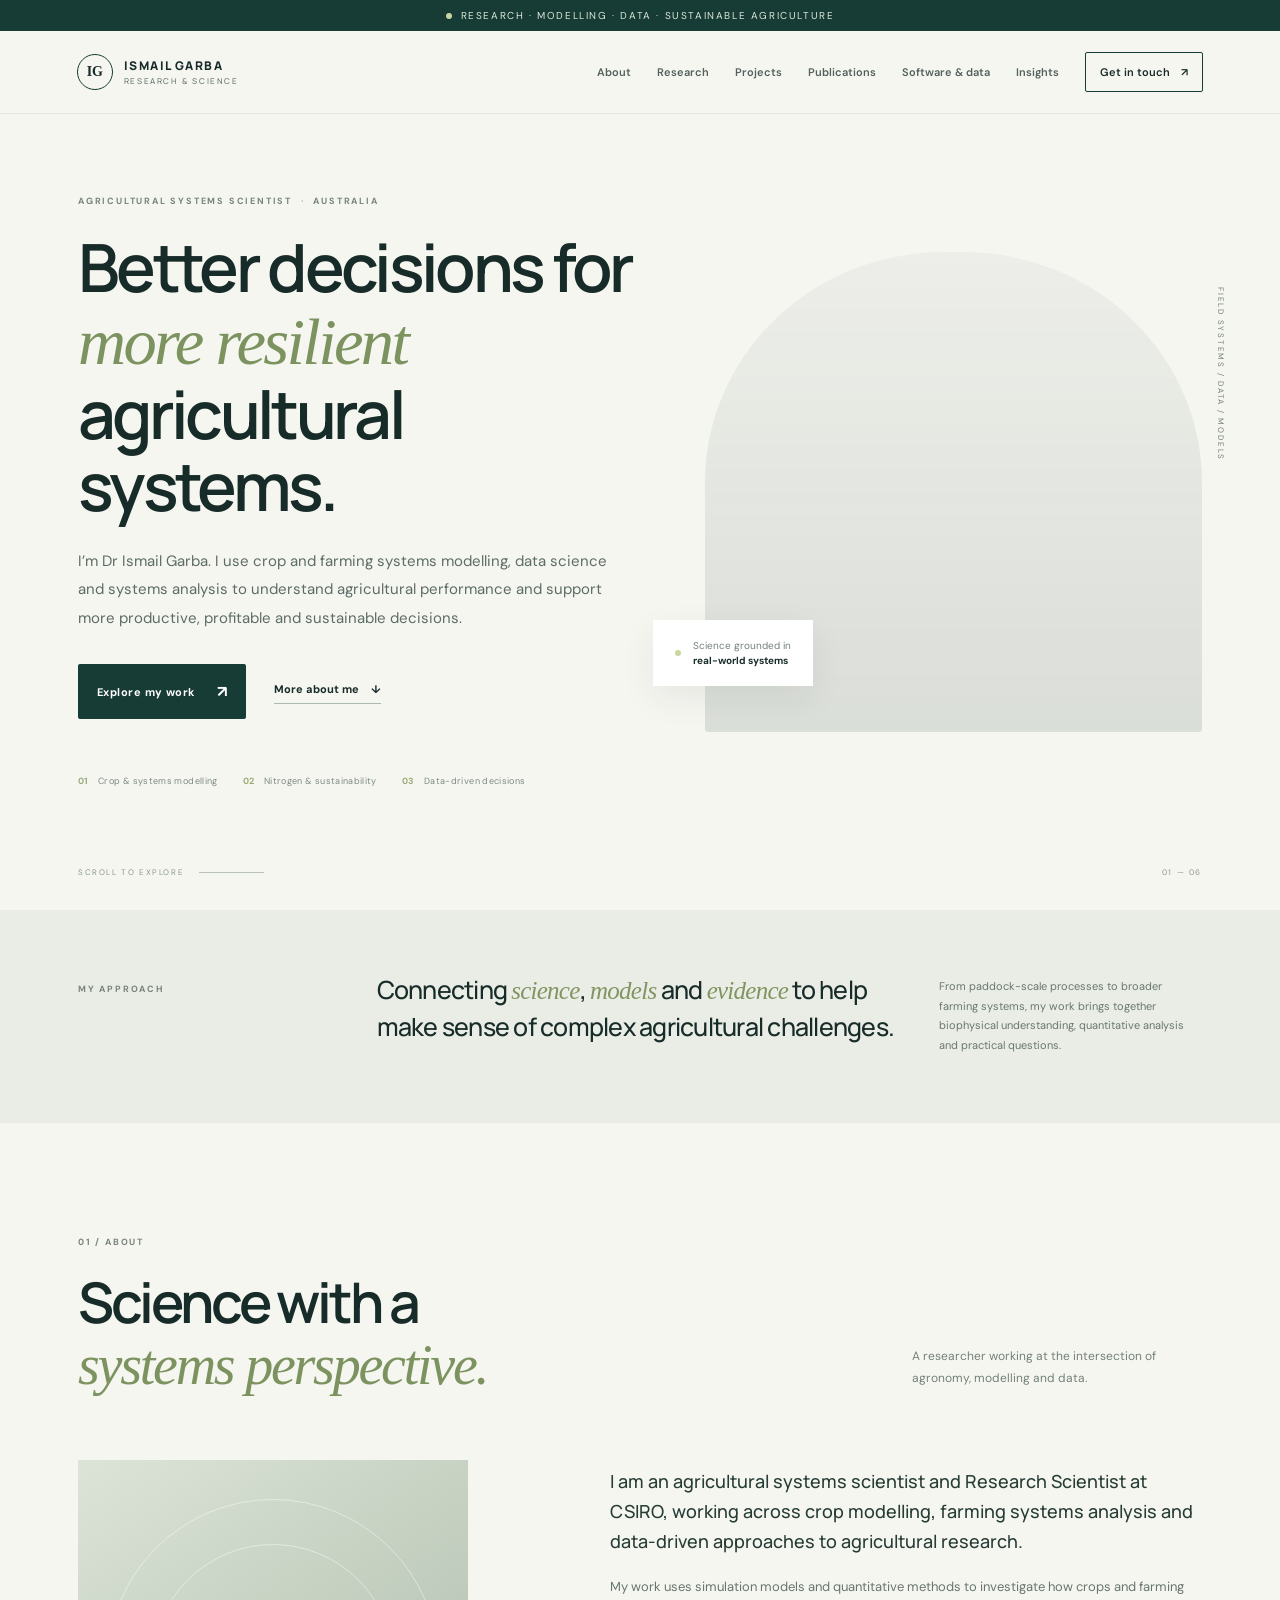
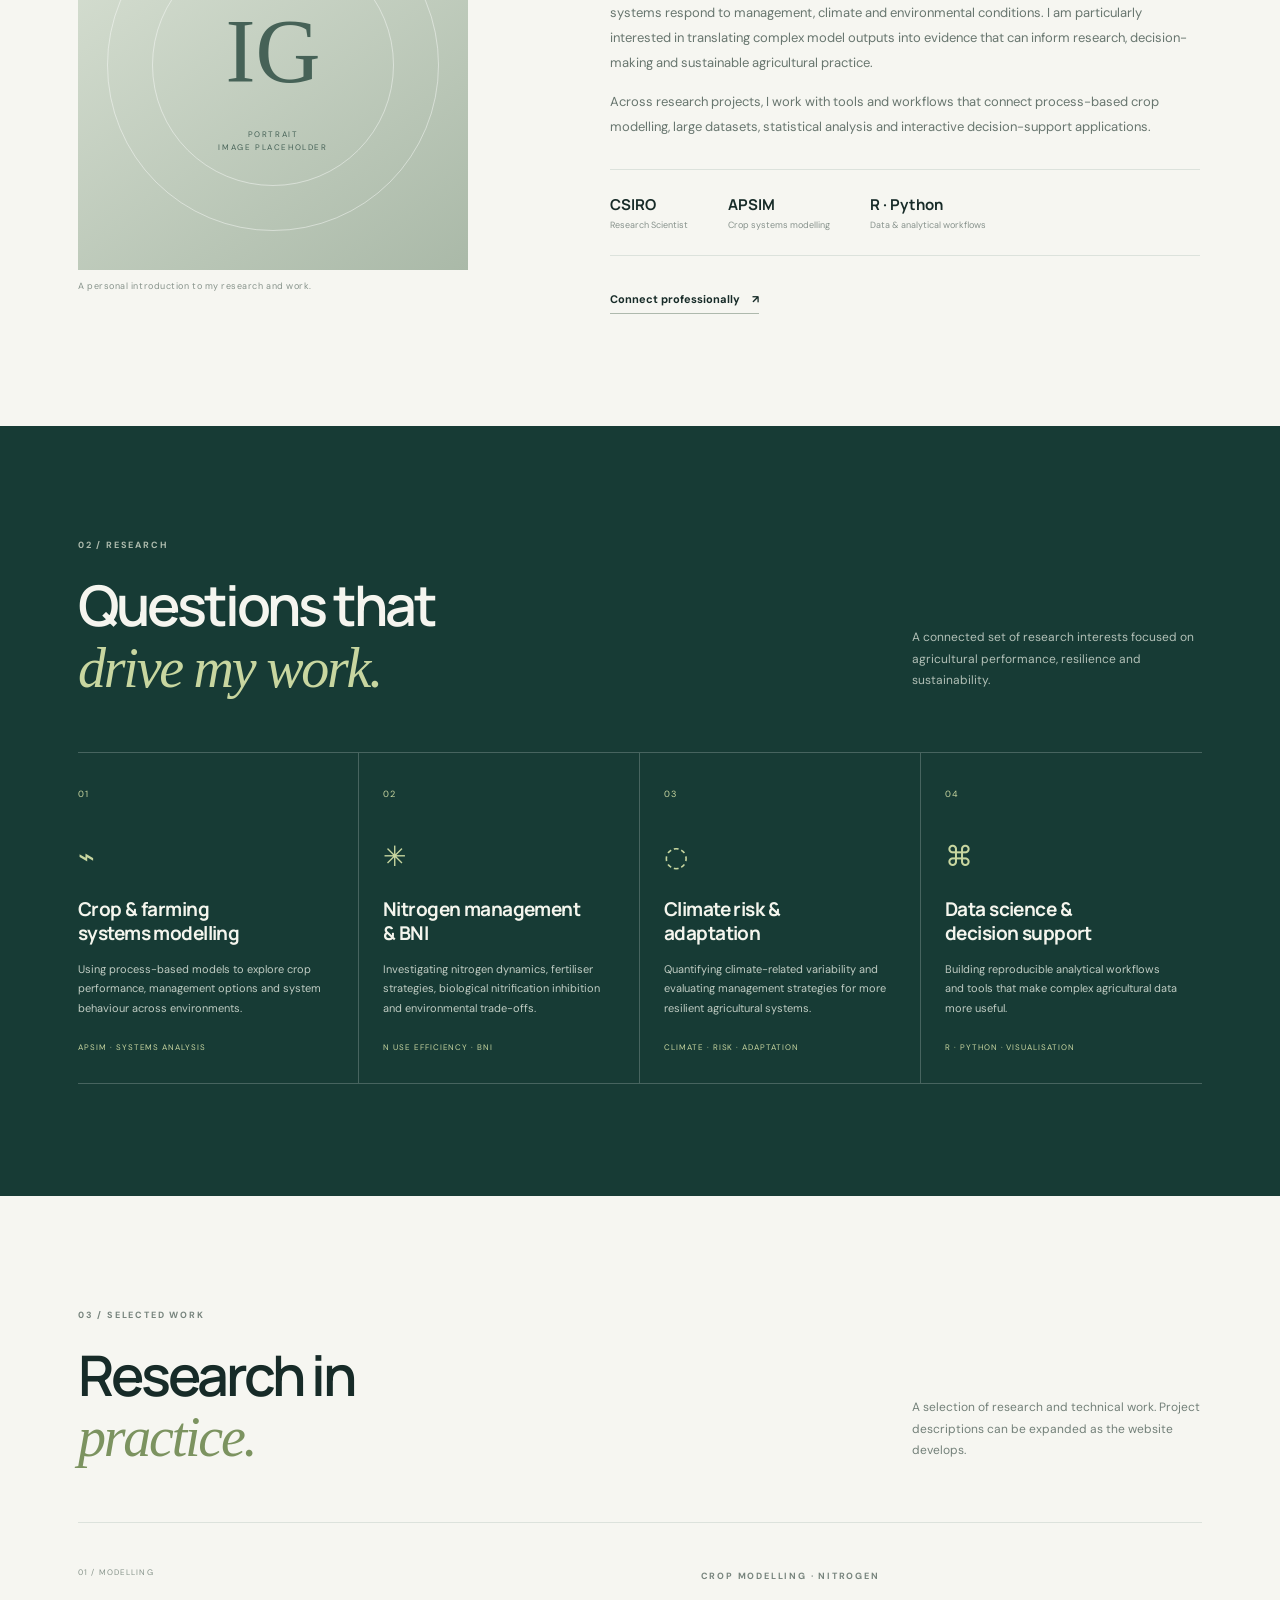
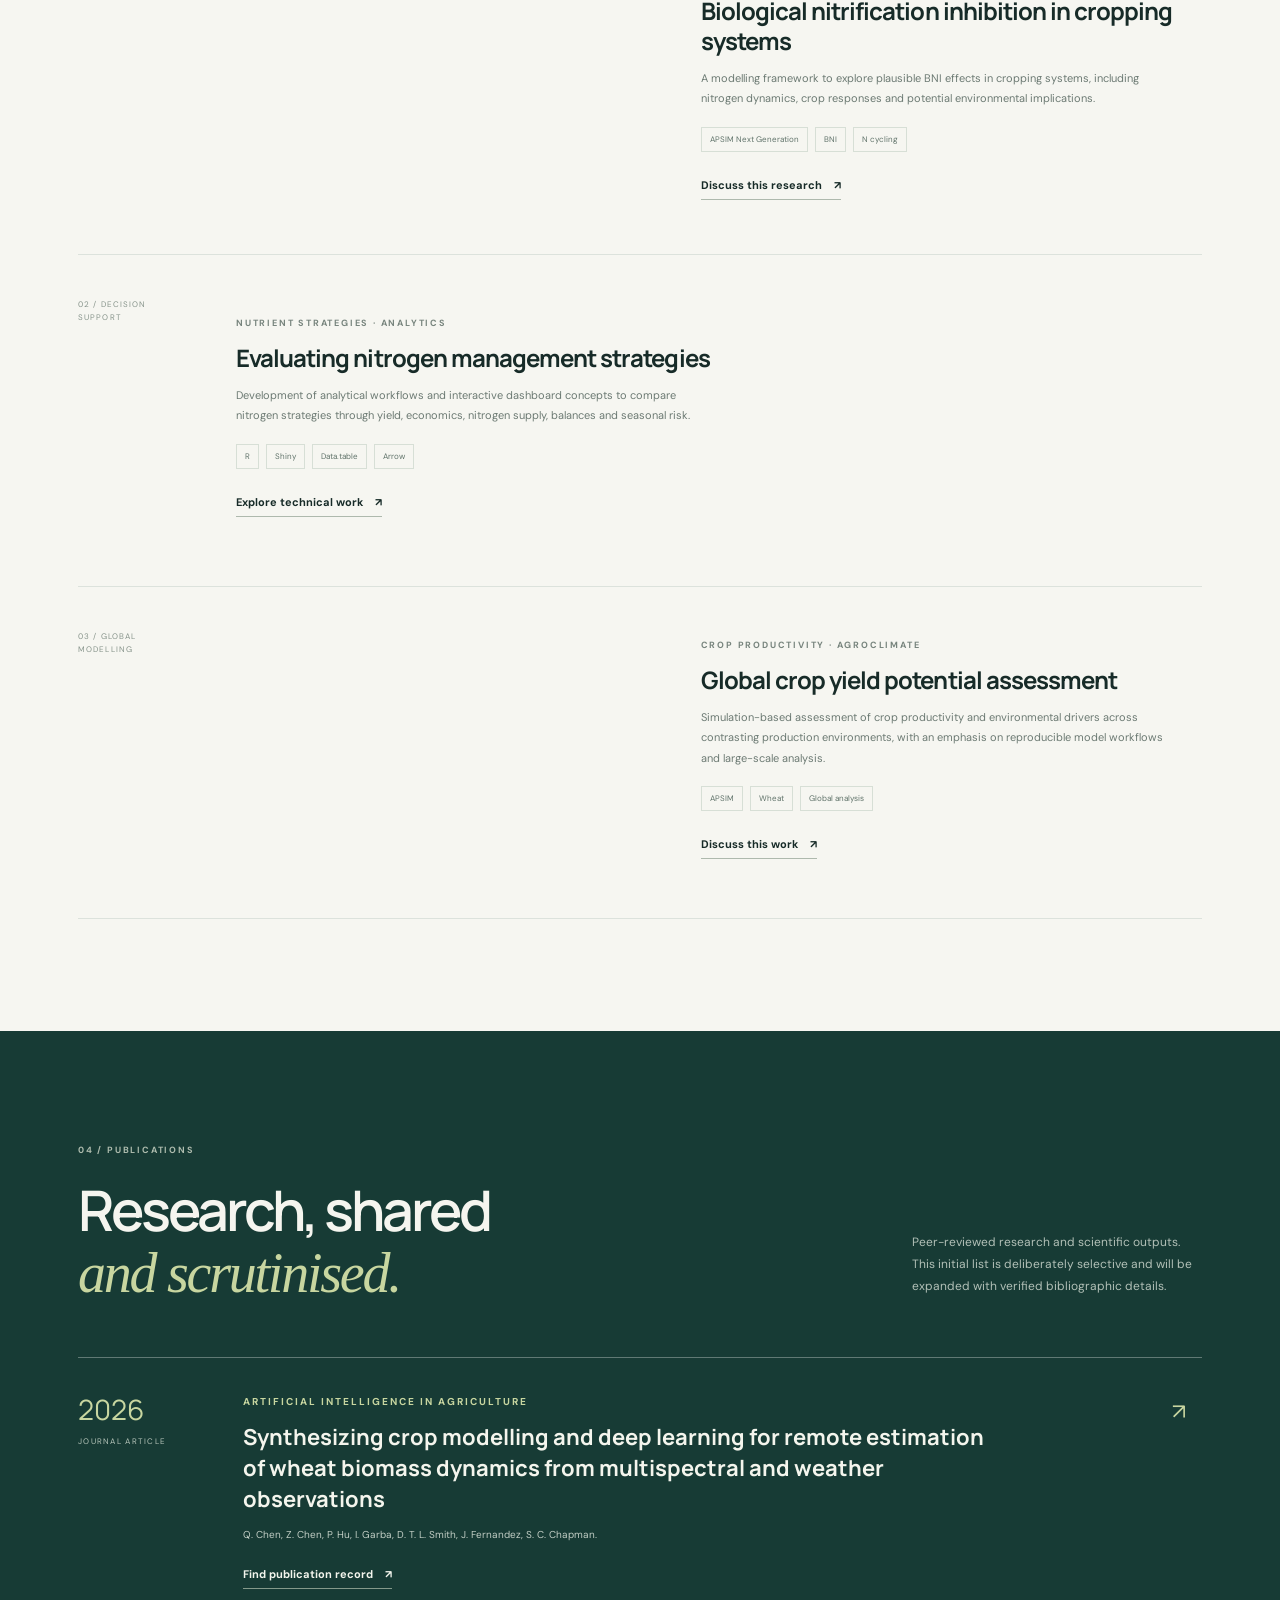
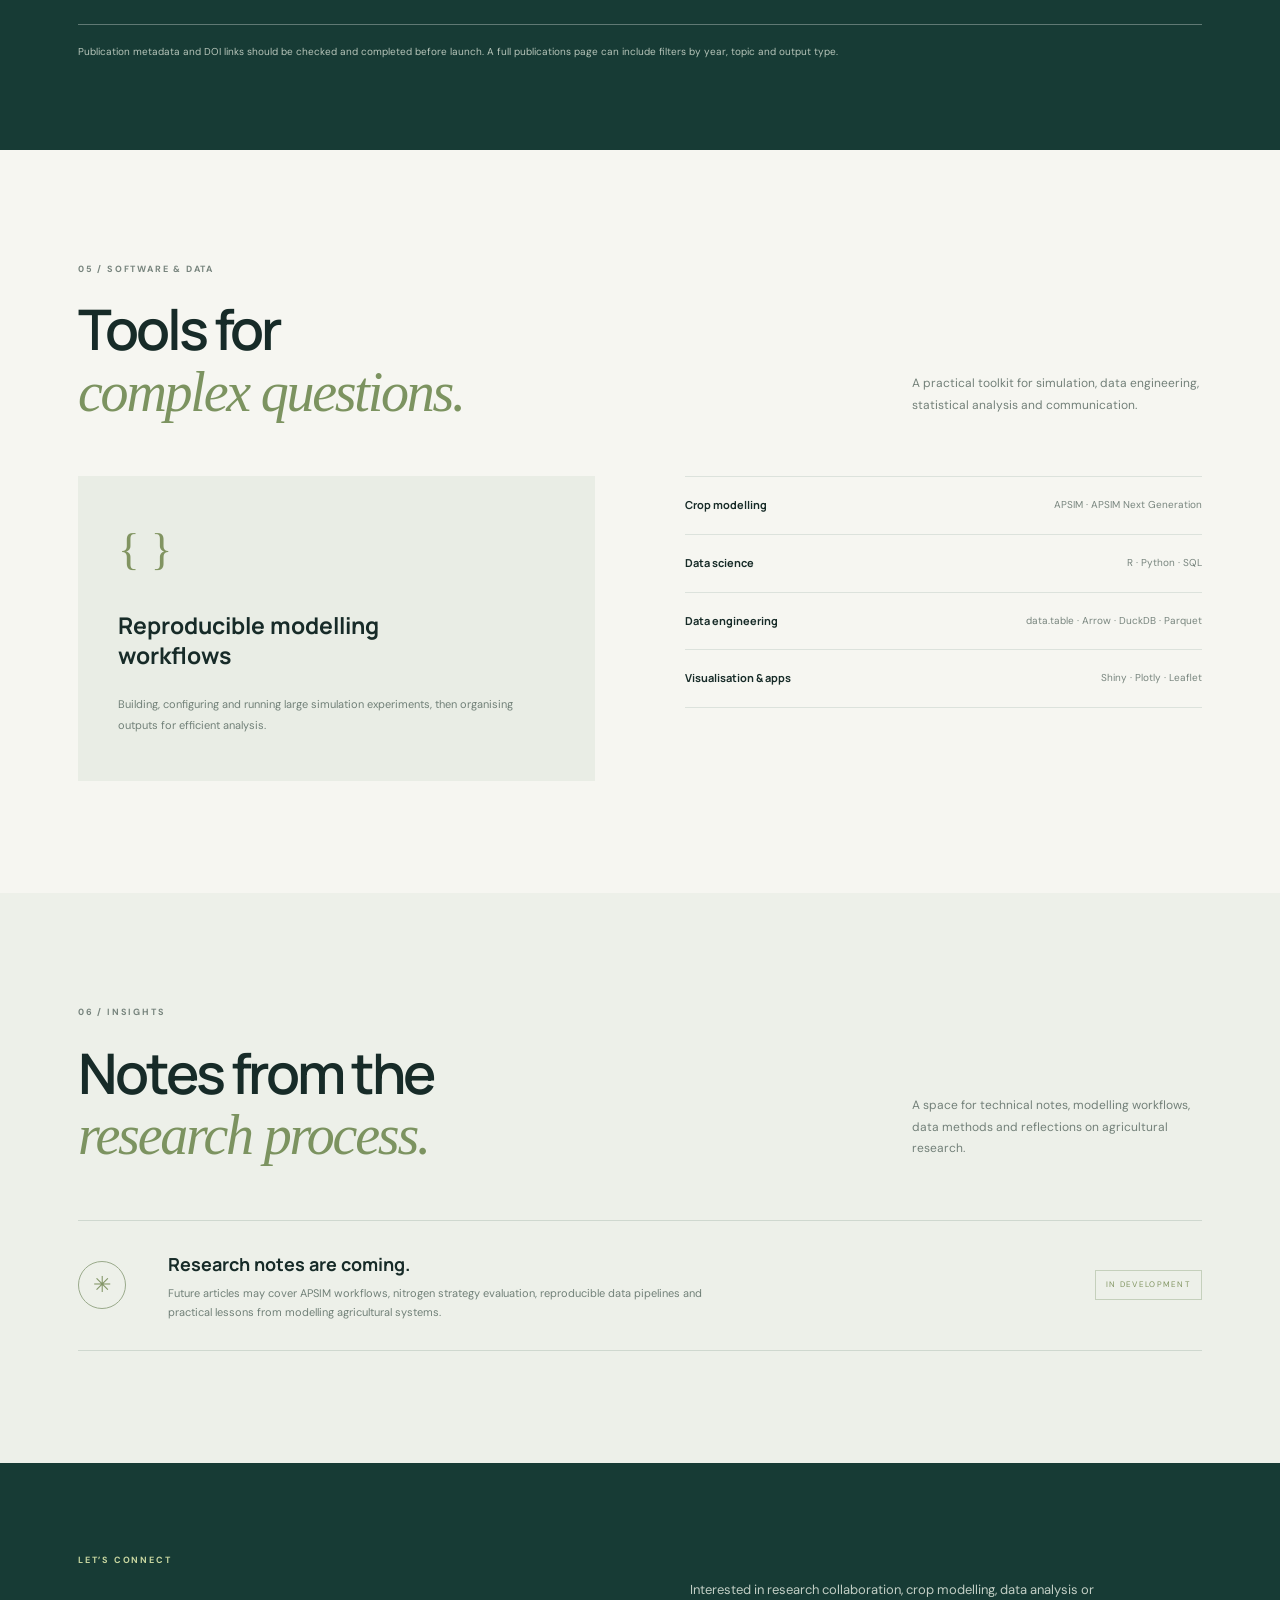
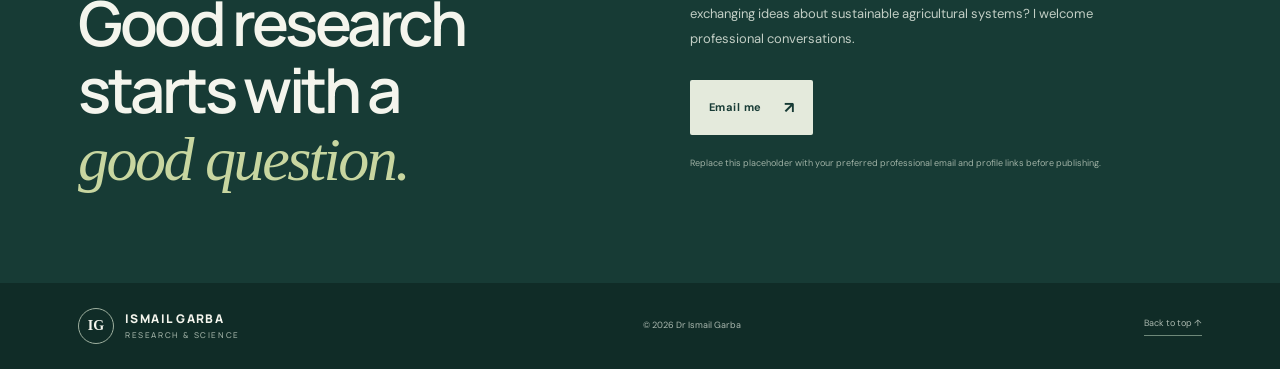
==== index.html @ 32950cb9 "Add files via upload" ====
<!doctype html>
<html lang="en">
<head>
  <meta charset="utf-8" />
  <meta name="viewport" content="width=device-width, initial-scale=1" />
  <meta name="description" content="Dr Ismail Garba — agricultural systems scientist working across crop modelling, nitrogen management, climate risk and data-driven agriculture." />
  <meta name="theme-color" content="#173b35" />
  <title>Dr Ismail Garba | Agricultural Systems Science</title>
  <link rel="preconnect" href="https://fonts.googleapis.com">
  <link rel="preconnect" href="https://fonts.gstatic.com" crossorigin>
  <link href="https://fonts.googleapis.com/css2?family=DM+Sans:wght@400;500;600;700&family=Manrope:wght@400;500;600;700;800&display=swap" rel="stylesheet">
  <link rel="stylesheet" href="styles.css" />
</head>
<body>
  <div class="announcement"><span class="pulse"></span> Research · Modelling · Data · Sustainable agriculture</div>
  <header class="site-header">
    <a class="brand" href="#home" aria-label="Dr Ismail Garba home"><span class="brand-mark">IG</span><span>ISMAIL GARBA<span class="brand-sub">RESEARCH & SCIENCE</span></span></a>
    <button class="menu-toggle" aria-label="Open navigation" aria-expanded="false">☰</button>
    <nav class="nav" aria-label="Main navigation">
      <a href="#about">About</a><a href="#research">Research</a><a href="#projects">Projects</a><a href="#publications">Publications</a><a href="#tools">Software & data</a><a href="#insights">Insights</a>
      <a class="nav-contact" href="#contact">Get in touch <span>↗</span></a>
    </nav>
  </header>

  <main>
    <section class="hero section-wrap" id="home">
      <div class="hero-copy">
        <p class="eyebrow">AGRICULTURAL SYSTEMS SCIENTIST <span>·</span> AUSTRALIA</p>
        <h1>Better decisions for <em>more resilient</em> agricultural systems.</h1>
        <p class="hero-lede">I’m Dr Ismail Garba. I use crop and farming systems modelling, data science and systems analysis to understand agricultural performance and support more productive, profitable and sustainable decisions.</p>
        <div class="hero-actions"><a class="button button-dark" href="#projects">Explore my work <span>↗</span></a><a class="text-link" href="#about">More about me <span>↓</span></a></div>
        <div class="hero-meta"><span><b>01</b> Crop & systems modelling</span><span><b>02</b> Nitrogen & sustainability</span><span><b>03</b> Data-driven decisions</span></div>
      </div>
      <div class="hero-visual">
        <div class="hero-image" role="img" aria-label="Aerial view of agricultural fields"></div>
        <div class="image-note"><span class="note-dot"></span><span>Science grounded in<br><b>real-world systems</b></span></div>
        <div class="vertical-label">FIELD SYSTEMS / DATA / MODELS</div>
      </div>
      <div class="hero-bottom"><span>SCROLL TO EXPLORE</span><span class="scroll-line"></span><span>01 — 06</span></div>
    </section>

    <section class="intro-band"><div class="section-wrap intro-grid"><p class="eyebrow">MY APPROACH</p><p class="intro-statement">Connecting <span>science</span>, <span>models</span> and <span>evidence</span> to help make sense of complex agricultural challenges.</p><p class="intro-small">From paddock-scale processes to broader farming systems, my work brings together biophysical understanding, quantitative analysis and practical questions.</p></div></section>

    <section class="section-wrap section" id="about">
      <div class="section-heading"><div><p class="eyebrow">01 / ABOUT</p><h2>Science with a<br><em>systems perspective.</em></h2></div><p class="heading-aside">A researcher working at the intersection of agronomy, modelling and data.</p></div>
      <div class="about-grid"><div class="about-photo"><div class="portrait-placeholder"><span>IG</span><small>PORTRAIT<br>IMAGE PLACEHOLDER</small></div><p class="photo-caption">A personal introduction to my research and work.</p></div><div class="about-copy"><p class="lead">I am an agricultural systems scientist and Research Scientist at CSIRO, working across crop modelling, farming systems analysis and data-driven approaches to agricultural research.</p><p>My work uses simulation models and quantitative methods to investigate how crops and farming systems respond to management, climate and environmental conditions. I am particularly interested in translating complex model outputs into evidence that can inform research, decision-making and sustainable agricultural practice.</p><p>Across research projects, I work with tools and workflows that connect process-based crop modelling, large datasets, statistical analysis and interactive decision-support applications.</p><div class="fact-row"><div><strong>CSIRO</strong><span>Research Scientist</span></div><div><strong>APSIM</strong><span>Crop systems modelling</span></div><div><strong>R · Python</strong><span>Data & analytical workflows</span></div></div><a class="text-link" href="#contact">Connect professionally <span>↗</span></a></div></div>
    </section>

    <section class="research-section" id="research"><div class="section-wrap section"><div class="section-heading light"><div><p class="eyebrow">02 / RESEARCH</p><h2>Questions that<br><em>drive my work.</em></h2></div><p class="heading-aside">A connected set of research interests focused on agricultural performance, resilience and sustainability.</p></div>
      <div class="research-grid">
        <article class="research-card"><span class="card-number">01</span><div class="line-icon">⌁</div><h3>Crop & farming<br>systems modelling</h3><p>Using process-based models to explore crop performance, management options and system behaviour across environments.</p><span class="card-tag">APSIM · Systems analysis</span></article>
        <article class="research-card"><span class="card-number">02</span><div class="line-icon">✳</div><h3>Nitrogen management<br>& BNI</h3><p>Investigating nitrogen dynamics, fertiliser strategies, biological nitrification inhibition and environmental trade-offs.</p><span class="card-tag">N use efficiency · BNI</span></article>
        <article class="research-card"><span class="card-number">03</span><div class="line-icon">◌</div><h3>Climate risk &<br>adaptation</h3><p>Quantifying climate-related variability and evaluating management strategies for more resilient agricultural systems.</p><span class="card-tag">Climate · Risk · Adaptation</span></article>
        <article class="research-card"><span class="card-number">04</span><div class="line-icon">⌘</div><h3>Data science &<br>decision support</h3><p>Building reproducible analytical workflows and tools that make complex agricultural data more useful.</p><span class="card-tag">R · Python · Visualisation</span></article>
      </div>
    </div></section>

    <section class="section-wrap section" id="projects"><div class="section-heading"><div><p class="eyebrow">03 / SELECTED WORK</p><h2>Research in<br><em>practice.</em></h2></div><p class="heading-aside">A selection of research and technical work. Project descriptions can be expanded as the website develops.</p></div>
      <div class="project-list">
        <article class="project-item"><div class="project-index">01 / MODELLING</div><div class="project-image project-bni" role="img" aria-label="Crop rows in a field"></div><div class="project-content"><p class="eyebrow">CROP MODELLING · NITROGEN</p><h3>Biological nitrification inhibition in cropping systems</h3><p>A modelling framework to explore plausible BNI effects in cropping systems, including nitrogen dynamics, crop responses and potential environmental implications.</p><div class="tag-row"><span>APSIM Next Generation</span><span>BNI</span><span>N cycling</span></div><a href="#contact" class="text-link">Discuss this research <span>↗</span></a></div></article>
        <article class="project-item reverse"><div class="project-index">02 / DECISION SUPPORT</div><div class="project-image project-data" role="img" aria-label="Agricultural data visualisation on a computer"></div><div class="project-content"><p class="eyebrow">NUTRIENT STRATEGIES · ANALYTICS</p><h3>Evaluating nitrogen management strategies</h3><p>Development of analytical workflows and interactive dashboard concepts to compare nitrogen strategies through yield, economics, nitrogen supply, balances and seasonal risk.</p><div class="tag-row"><span>R</span><span>Shiny</span><span>Data.table</span><span>Arrow</span></div><a href="#tools" class="text-link">Explore technical work <span>↗</span></a></div></article>
        <article class="project-item"><div class="project-index">03 / GLOBAL MODELLING</div><div class="project-image project-wheat" role="img" aria-label="Wheat field at golden hour"></div><div class="project-content"><p class="eyebrow">CROP PRODUCTIVITY · AGROCLIMATE</p><h3>Global crop yield potential assessment</h3><p>Simulation-based assessment of crop productivity and environmental drivers across contrasting production environments, with an emphasis on reproducible model workflows and large-scale analysis.</p><div class="tag-row"><span>APSIM</span><span>Wheat</span><span>Global analysis</span></div><a href="#contact" class="text-link">Discuss this work <span>↗</span></a></div></article>
      </div>
    </section>

    <section class="publication-section" id="publications"><div class="section-wrap section"><div class="section-heading light"><div><p class="eyebrow">04 / PUBLICATIONS</p><h2>Research, shared<br><em>and scrutinised.</em></h2></div><p class="heading-aside">Peer-reviewed research and scientific outputs. This initial list is deliberately selective and will be expanded with verified bibliographic details.</p></div>
      <div class="publication-feature"><div class="pub-year">2026<br><span>JOURNAL ARTICLE</span></div><div class="pub-main"><p class="eyebrow">ARTIFICIAL INTELLIGENCE IN AGRICULTURE</p><h3>Synthesizing crop modelling and deep learning for remote estimation of wheat biomass dynamics from multispectral and weather observations</h3><p>Q. Chen, Z. Chen, P. Hu, I. Garba, D. T. L. Smith, J. Fernandez, S. C. Chapman.</p><a href="https://www.sciencedirect.com/" target="_blank" rel="noreferrer" class="text-link">Find publication record <span>↗</span></a></div><div class="pub-arrow">↗</div></div>
      <div class="publication-note">Publication metadata and DOI links should be checked and completed before launch. A full publications page can include filters by year, topic and output type.</div>
    </div></section>

    <section class="section-wrap section" id="tools"><div class="section-heading"><div><p class="eyebrow">05 / SOFTWARE & DATA</p><h2>Tools for<br><em>complex questions.</em></h2></div><p class="heading-aside">A practical toolkit for simulation, data engineering, statistical analysis and communication.</p></div>
      <div class="tool-grid"><div class="tool-feature"><span class="tool-symbol">{ }</span><h3>Reproducible modelling workflows</h3><p>Building, configuring and running large simulation experiments, then organising outputs for efficient analysis.</p></div><div class="tool-stack"><div><b>Crop modelling</b><span>APSIM · APSIM Next Generation</span></div><div><b>Data science</b><span>R · Python · SQL</span></div><div><b>Data engineering</b><span>data.table · Arrow · DuckDB · Parquet</span></div><div><b>Visualisation & apps</b><span>Shiny · Plotly · Leaflet</span></div></div></div>
    </section>

    <section class="insights-section" id="insights"><div class="section-wrap section"><div class="section-heading"><div><p class="eyebrow">06 / INSIGHTS</p><h2>Notes from the<br><em>research process.</em></h2></div><p class="heading-aside">A space for technical notes, modelling workflows, data methods and reflections on agricultural research.</p></div><div class="insight-empty"><div class="insight-mark">✳</div><div><h3>Research notes are coming.</h3><p>Future articles may cover APSIM workflows, nitrogen strategy evaluation, reproducible data pipelines and practical lessons from modelling agricultural systems.</p></div><span class="coming-soon">IN DEVELOPMENT</span></div></div></section>

    <section class="contact-section" id="contact"><div class="section-wrap contact-grid"><div><p class="eyebrow">LET’S CONNECT</p><h2>Good research<br>starts with a<br><em>good question.</em></h2></div><div class="contact-copy"><p>Interested in research collaboration, crop modelling, data analysis or exchanging ideas about sustainable agricultural systems? I welcome professional conversations.</p><a class="button button-light" href="mailto:YOUR_EMAIL@example.com">Email me <span>↗</span></a><p class="contact-placeholder">Replace this placeholder with your preferred professional email and profile links before publishing.</p></div></div></section>
  </main>
  <footer class="footer"><div class="section-wrap footer-inner"><a class="brand footer-brand" href="#home"><span class="brand-mark">IG</span><span>ISMAIL GARBA<span class="brand-sub">RESEARCH & SCIENCE</span></span></a><span>© <span id="year"></span> Dr Ismail Garba</span><a href="#home" class="back-top">Back to top ↑</a></div></footer>
  <script src="script.js"></script>
</body>
</html>
---- styles.css ----
:root{--ink:#172b28;--green:#173b35;--green2:#254f45;--lime:#c8d6a0;--paper:#f6f6f1;--white:#fff;--muted:#697873;--line:#dce2dc;--serif:Georgia,'Times New Roman',serif}*{box-sizing:border-box}html{scroll-behavior:smooth;scroll-padding-top:90px}body{margin:0;background:var(--paper);color:var(--ink);font-family:'DM Sans',sans-serif;font-size:15px;line-height:1.7}a{color:inherit;text-decoration:none}.announcement{height:31px;background:var(--green);color:#dce7dd;text-align:center;font-size:10px;letter-spacing:.16em;text-transform:uppercase;display:flex;align-items:center;justify-content:center;gap:9px}.pulse,.note-dot{width:6px;height:6px;border-radius:50%;background:#c8d6a0;display:inline-block}.site-header{height:83px;display:flex;align-items:center;justify-content:space-between;padding:0 max(calc((100vw - 1180px)/2),6vw);background:rgba(246,246,241,.96);position:sticky;top:0;z-index:10;border-bottom:1px solid rgba(23,43,40,.08);backdrop-filter:blur(12px)}.brand{display:flex;align-items:center;gap:11px;font-family:Manrope,sans-serif;font-weight:800;font-size:12px;letter-spacing:.12em;line-height:1.3}.brand-mark{width:36px;height:36px;border:1px solid var(--green);border-radius:50%;display:grid;place-items:center;font-family:var(--serif);font-size:14px;letter-spacing:0}.brand-sub{display:block;font-size:8px;font-weight:500;letter-spacing:.2em;color:var(--muted);margin-top:3px}.nav{display:flex;align-items:center;gap:26px;font-size:11px;font-weight:600}.nav a:not(.nav-contact){color:#52615c}.nav a:hover,.text-link:hover{color:#78914e}.nav-contact{border:1px solid var(--green);padding:10px 14px;border-radius:2px}.nav-contact span{margin-left:8px}.menu-toggle{display:none;background:none;border:0;font-size:23px;color:var(--green)}.section-wrap{max-width:1180px;margin:0 auto;padding-left:28px;padding-right:28px}.hero{min-height:660px;display:grid;grid-template-columns:1.08fr .92fr;align-items:center;position:relative;padding-top:60px;padding-bottom:100px}.hero-copy{max-width:620px;padding:20px 20px 20px 0}.eyebrow{font-size:9px;letter-spacing:.2em;font-weight:700;color:#77847d;margin:0 0 22px}.eyebrow span{color:#a3b478;padding:0 5px}.hero h1,.section-heading h2,.contact-section h2{font-family:Manrope,sans-serif;font-size:clamp(42px,5.2vw,69px);line-height:1.08;letter-spacing:-.055em;font-weight:600;margin:0 0 25px;max-width:650px}.hero h1 em,.section-heading h2 em,.contact-section h2 em{font-family:var(--serif);font-weight:400;color:#7c9360;letter-spacing:-.04em}.hero-lede{font-size:15px;line-height:1.9;color:#5d6c66;max-width:550px}.hero-actions{display:flex;align-items:center;gap:28px;margin-top:32px}.button{display:inline-flex;align-items:center;gap:22px;padding:14px 19px;font-size:11px;font-weight:700;letter-spacing:.04em;border-radius:2px}.button-dark{background:var(--green);color:white}.button-dark:hover{background:#2b594c}.button span{font-size:16px}.text-link{display:inline-flex;gap:12px;align-items:center;font-size:11px;font-weight:700;border-bottom:1px solid #aeb9ad;padding-bottom:4px}.hero-meta{display:flex;gap:25px;margin-top:55px;color:#7c8983;font-size:9px;letter-spacing:.04em}.hero-meta b{color:#9aab78;margin-right:7px}.hero-visual{height:480px;position:relative;margin-left:20px}.hero-image{height:100%;width:100%;background:linear-gradient(180deg,rgba(18,48,39,.04),rgba(18,48,39,.12)),url('https://images.unsplash.com/photo-1500382017468-9049fed747ef?auto=format&fit=crop&w=1200&q=85') center/cover;border-radius:48% 48% 3px 3px}.image-note{position:absolute;left:-52px;bottom:46px;background:white;padding:18px 22px;display:flex;align-items:center;gap:12px;box-shadow:0 12px 35px #172b2812;font-size:10px;line-height:1.5;color:#738079}.image-note b{color:var(--ink)}.vertical-label{position:absolute;right:-25px;top:35px;writing-mode:vertical-rl;font-size:8px;letter-spacing:.22em;color:#718078}.hero-bottom{position:absolute;bottom:30px;left:28px;right:28px;display:flex;align-items:center;gap:15px;font-size:8px;letter-spacing:.2em;color:#8c9891}.scroll-line{width:65px;height:1px;background:#b8c2b8}.hero-bottom span:last-child{margin-left:auto}.intro-band{background:#e9ede5;padding:62px 0}.intro-grid{display:grid;grid-template-columns:1fr 2fr 1fr;gap:35px;align-items:start}.intro-grid .eyebrow{margin-top:10px}.intro-statement{font-family:Manrope,sans-serif;font-size:25px;line-height:1.45;letter-spacing:-.03em;margin:0;font-weight:500}.intro-statement span{font-family:var(--serif);font-style:italic;color:#819461}.intro-small{font-size:11px;color:#697770;line-height:1.8;margin:5px 0}.section{padding-top:112px;padding-bottom:112px}.section-heading{display:flex;justify-content:space-between;align-items:end;margin-bottom:54px}.section-heading h2{font-size:clamp(38px,4.4vw,56px);margin:0}.heading-aside{max-width:290px;color:#738079;font-size:12px;line-height:1.8;margin:0 0 6px}.about-grid{display:grid;grid-template-columns:.85fr 1.15fr;gap:95px;align-items:center}.about-photo{max-width:390px}.portrait-placeholder{height:410px;background:linear-gradient(145deg,#dce4d7,#aab9a8);display:flex;flex-direction:column;align-items:center;justify-content:center;color:#466257;position:relative;overflow:hidden}.portrait-placeholder:before,.portrait-placeholder:after{content:'';position:absolute;border:1px solid #ffffff70;border-radius:50%;width:330px;height:330px}.portrait-placeholder:after{width:240px;height:240px}.portrait-placeholder span{font-family:var(--serif);font-size:90px;z-index:1}.portrait-placeholder small{font-size:8px;letter-spacing:.2em;text-align:center;z-index:1}.photo-caption{font-size:9px;color:#87938b;letter-spacing:.06em}.about-copy{max-width:590px}.about-copy p{font-size:13px;color:#68766f;line-height:1.95}.about-copy .lead{font-size:18px;line-height:1.65;color:#263c35;font-family:Manrope,sans-serif;font-weight:500}.fact-row{display:flex;gap:40px;border-top:1px solid var(--line);border-bottom:1px solid var(--line);padding:22px 0;margin:30px 0}.fact-row div{display:flex;flex-direction:column}.fact-row strong{font-family:Manrope,sans-serif;font-size:15px}.fact-row span{font-size:9px;color:#87928c}.research-section,.publication-section{background:var(--green);color:#f4f5ed}.light .eyebrow{color:#aebcae}.light h2{color:#f5f5ef}.light h2 em{color:#c8d6a0}.light .heading-aside{color:#b2c0b7}.research-grid{display:grid;grid-template-columns:repeat(4,1fr);border-top:1px solid #ffffff35;border-bottom:1px solid #ffffff35}.research-card{padding:27px 24px 28px 0;min-height:300px;border-right:1px solid #ffffff35;position:relative}.research-card:not(:first-child){padding-left:24px}.research-card:last-child{border-right:0}.card-number{font-size:9px;letter-spacing:.15em;color:#c8d6a0}.line-icon{font-size:28px;color:#c8d6a0;margin:27px 0 18px}.research-card h3{font-family:Manrope,sans-serif;font-size:19px;line-height:1.25;letter-spacing:-.03em;margin:0 0 14px}.research-card p{font-size:11px;color:#c0ccc3;line-height:1.8}.card-tag{font-size:8px;letter-spacing:.12em;text-transform:uppercase;color:#c8d6a0;display:block;margin-top:22px}.project-list{border-top:1px solid var(--line)}.project-item{display:grid;grid-template-columns:100px  .9fr 1.1fr;gap:38px;padding:34px 0 42px;border-bottom:1px solid var(--line);align-items:center}.project-index{font-size:8px;letter-spacing:.14em;color:#87948b;align-self:start;padding-top:9px}.project-image{height:255px;background-size:cover;background-position:center}.project-bni{background-image:url('https://images.unsplash.com/photo-1500382017468-9049fed747ef?auto=format&fit=crop&w=900&q=80')}.project-data{background-image:url('https://images.unsplash.com/photo-1551288049-bebda4e38f71?auto=format&fit=crop&w=900&q=80')}.project-wheat{background-image:url('https://images.unsplash.com/photo-1470252649378-9c29740c9fa8?auto=format&fit=crop&w=900&q=80')}.project-content{padding:5px 20px}.project-content .eyebrow{margin-bottom:12px}.project-content h3{font-family:Manrope,sans-serif;font-size:24px;line-height:1.25;letter-spacing:-.04em;margin:0 0 12px}.project-content>p:not(.eyebrow){font-size:11px;color:#6c7a73;line-height:1.85}.tag-row{display:flex;gap:7px;flex-wrap:wrap;margin:18px 0 20px}.tag-row span{font-size:8px;color:#60736a;border:1px solid #d7dfd6;padding:5px 8px}.project-item.reverse{grid-template-columns:100px 1.1fr .9fr}.project-item.reverse .project-image{order:3}.project-item.reverse .project-content{order:2}.project-item.reverse .project-index{order:1}.publication-section .section{padding-bottom:90px}.publication-feature{display:grid;grid-template-columns:130px 1fr 30px;gap:35px;padding:35px 0;border-top:1px solid #ffffff50;border-bottom:1px solid #ffffff50;align-items:start}.pub-year{font-family:Manrope,sans-serif;font-size:28px;color:#c8d6a0;line-height:1.2}.pub-year span{display:block;font-family:'DM Sans',sans-serif;font-size:8px;letter-spacing:.16em;color:#b5c4b9;margin-top:10px}.pub-main .eyebrow{color:#c8d6a0;margin-bottom:12px}.pub-main h3{font-family:Manrope,sans-serif;font-size:22px;line-height:1.4;max-width:760px;margin:0 0 12px}.pub-main p{font-size:10px;color:#c2cec5}.pub-main .text-link{color:#f3f5ed;border-color:#84998a;margin-top:12px}.pub-arrow{font-size:22px;color:#c8d6a0}.publication-note{font-size:10px;color:#b7c5ba;margin-top:18px}.tool-grid{display:grid;grid-template-columns:1fr 1fr;gap:90px}.tool-feature{background:#e9ede5;padding:35px 40px;min-height:260px}.tool-symbol{font-family:var(--serif);font-size:45px;color:#819461}.tool-feature h3{font-family:Manrope,sans-serif;font-size:23px;line-height:1.3;max-width:330px}.tool-feature p{font-size:11px;color:#718078;line-height:1.9}.tool-stack{border-top:1px solid var(--line)}.tool-stack div{display:flex;justify-content:space-between;gap:15px;padding:19px 0;border-bottom:1px solid var(--line);font-size:11px}.tool-stack b{font-family:Manrope,sans-serif}.tool-stack span{color:#78857e;text-align:right;font-size:10px}.insights-section{background:#edf0e9}.insight-empty{border-top:1px solid #cfd8cf;border-bottom:1px solid #cfd8cf;padding:28px 0;display:grid;grid-template-columns:70px 1fr auto;align-items:center;gap:20px}.insight-mark{width:48px;height:48px;border:1px solid #9aaa8b;border-radius:50%;display:grid;place-items:center;font-size:22px;color:#839567}.insight-empty h3{font-family:Manrope,sans-serif;font-size:18px;margin:0 0 5px}.insight-empty p{font-size:11px;color:#718078;max-width:580px;margin:0}.coming-soon{font-size:8px;letter-spacing:.16em;color:#819461;border:1px solid #c5d0bc;padding:7px 10px}.contact-section{background:#173b35;color:#f4f5ed;padding:90px 0}.contact-grid{display:grid;grid-template-columns:1fr 1fr;gap:100px;align-items:center}.contact-section .eyebrow{color:#c8d6a0}.contact-section h2{font-size:clamp(42px,5vw,62px);margin:0}.contact-section h2 em{color:#c8d6a0}.contact-copy p{color:#c2cec5;font-size:13px;line-height:1.9;max-width:430px}.button-light{background:#e4eadc;color:#173b35;margin-top:15px}.contact-placeholder{font-size:9px!important;color:#9fb1a5!important;margin-top:20px}.footer{background:#102c27;color:#c5d0c8;padding:25px 0}.footer-inner{display:flex;align-items:center;justify-content:space-between;font-size:9px;color:#aab8af}.footer-brand{color:#f4f5ed}.footer-brand .brand-mark{border-color:#9eb09f}.footer-brand .brand-sub{color:#9eafa4}.back-top{border-bottom:1px solid #6e8879;padding-bottom:4px}
@media(max-width:900px){.nav{gap:14px;font-size:10px}.site-header{padding:0 24px}.hero{min-height:600px}.hero-meta{gap:12px;flex-wrap:wrap}.about-grid{gap:45px}.research-grid{grid-template-columns:repeat(2,1fr)}.research-card:nth-child(2){border-right:0}.research-card:nth-child(-n+2){border-bottom:1px solid #ffffff35}.research-card:nth-child(3){padding-left:0}.project-item,.project-item.reverse{grid-template-columns:70px  .9fr 1.1fr;gap:20px}.tool-grid{gap:35px}.contact-grid{gap:45px}}
@media(max-width:680px){.announcement{font-size:8px;letter-spacing:.1em}.site-header{height:70px}.menu-toggle{display:block}.nav{display:none;position:absolute;top:70px;left:0;right:0;background:var(--paper);padding:20px 26px 25px;flex-direction:column;align-items:stretch;border-bottom:1px solid var(--line);box-shadow:0 12px 20px #172b2810}.nav.open{display:flex}.nav-contact{text-align:center}.hero{display:flex;flex-direction:column;align-items:stretch;padding-top:55px;padding-bottom:85px}.hero-copy{padding:0}.hero h1{font-size:47px}.hero-visual{height:340px;margin:45px 10px 0 35px}.image-note{left:-35px;bottom:25px}.hero-meta{margin-top:35px}.hero-bottom{bottom:25px}.intro-grid{grid-template-columns:1fr;gap:12px}.intro-statement{font-size:23px}.intro-small{max-width:400px}.section{padding-top:75px;padding-bottom:75px}.section-heading{display:block;margin-bottom:35px}.heading-aside{margin-top:20px}.about-grid{grid-template-columns:1fr;gap:30px}.about-photo{max-width:none}.portrait-placeholder{height:300px}.about-copy .lead{font-size:16px}.fact-row{gap:20px;flex-wrap:wrap}.research-grid{grid-template-columns:1fr}.research-card,.research-card:not(:first-child){padding:25px 5px;border-right:0;border-bottom:1px solid #ffffff35;min-height:0}.research-card:last-child{border-bottom:0}.line-icon{margin:15px 0 10px}.project-item,.project-item.reverse{display:grid;grid-template-columns:1fr;gap:14px;padding:25px 0}.project-index,.project-item.reverse .project-index{order:0;padding:0}.project-image,.project-item.reverse .project-image{order:1;height:210px}.project-content,.project-item.reverse .project-content{order:2;padding:0}.project-content h3{font-size:22px}.publication-feature{grid-template-columns:75px 1fr 18px;gap:15px}.pub-year{font-size:22px}.pub-main h3{font-size:18px}.tool-grid{grid-template-columns:1fr;gap:35px}.tool-feature{padding:28px}.tool-stack div{display:block}.tool-stack span{display:block;text-align:left;margin-top:4px}.insight-empty{grid-template-columns:50px 1fr}.coming-soon{grid-column:2;justify-self:start}.contact-grid{grid-template-columns:1fr;gap:25px}.contact-section{padding:70px 0}.footer-inner{gap:18px;flex-wrap:wrap}.footer-inner>span{order:3;width:100%}}
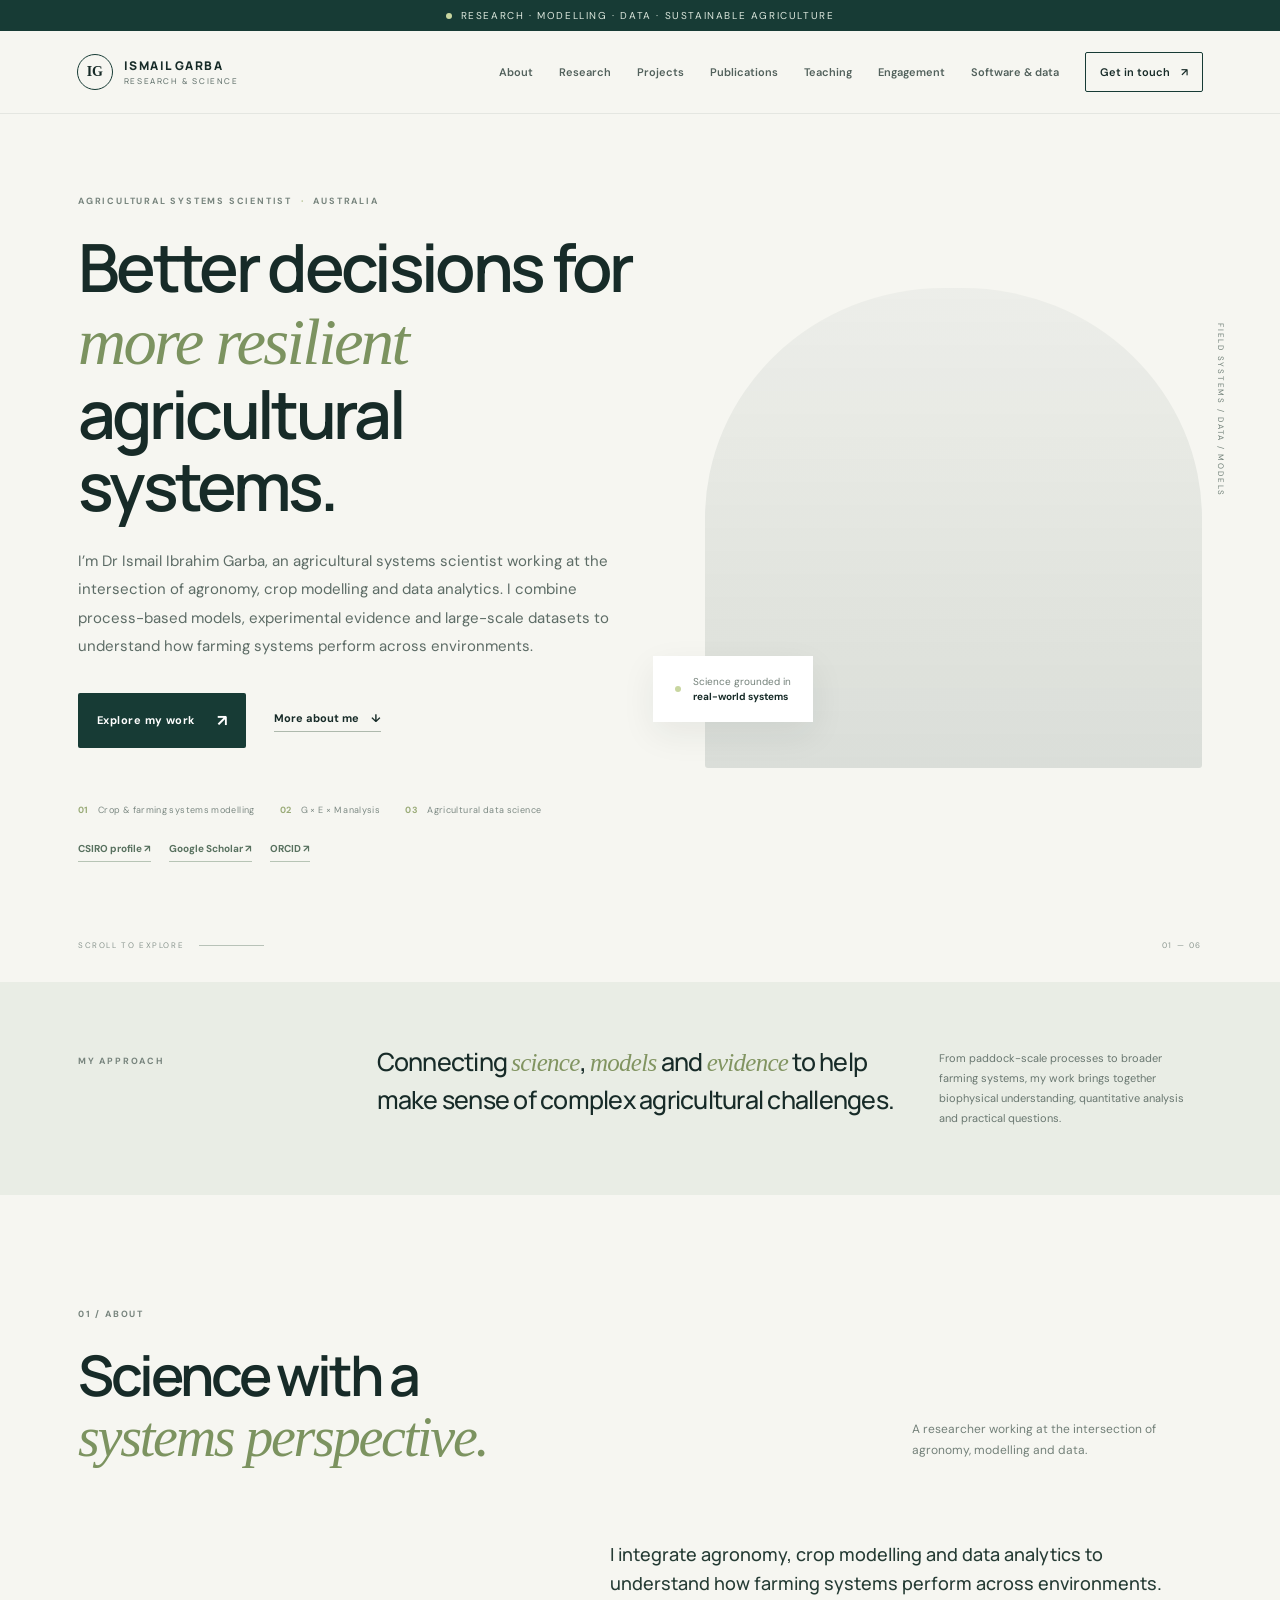
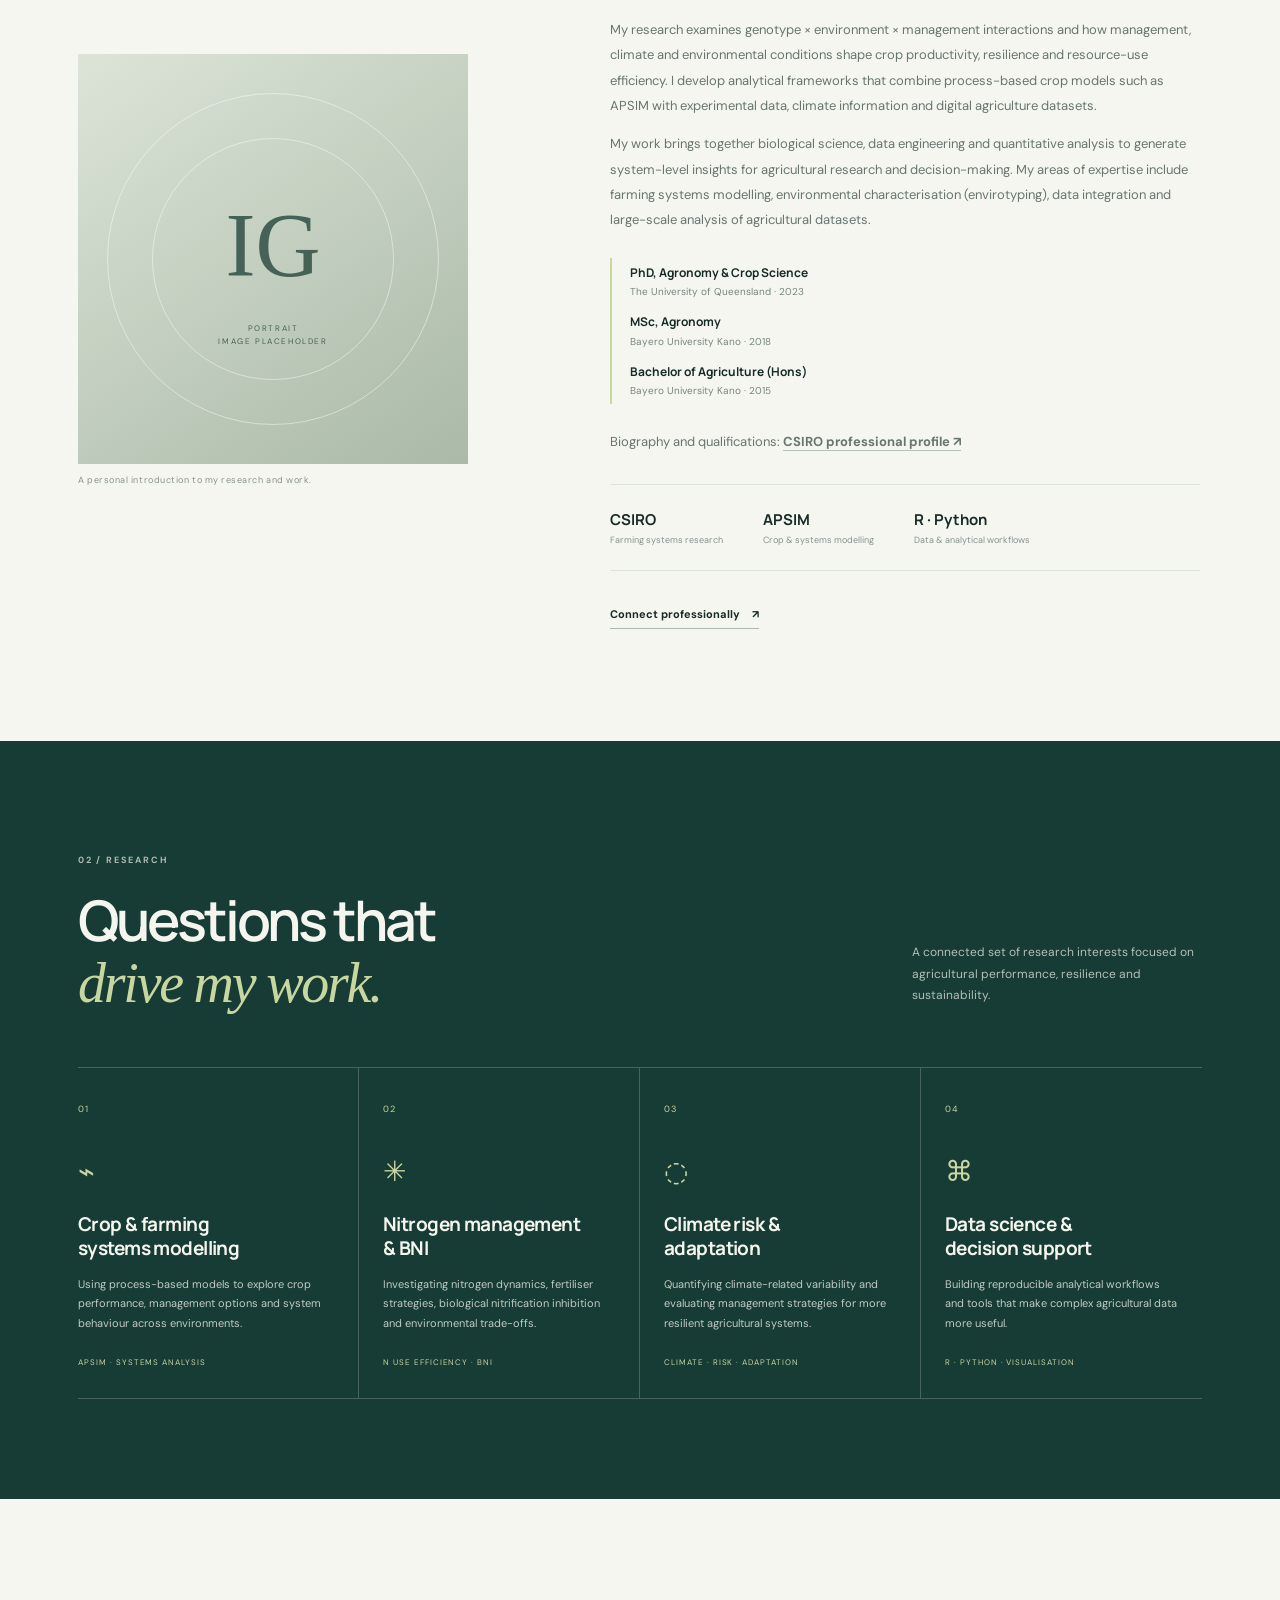
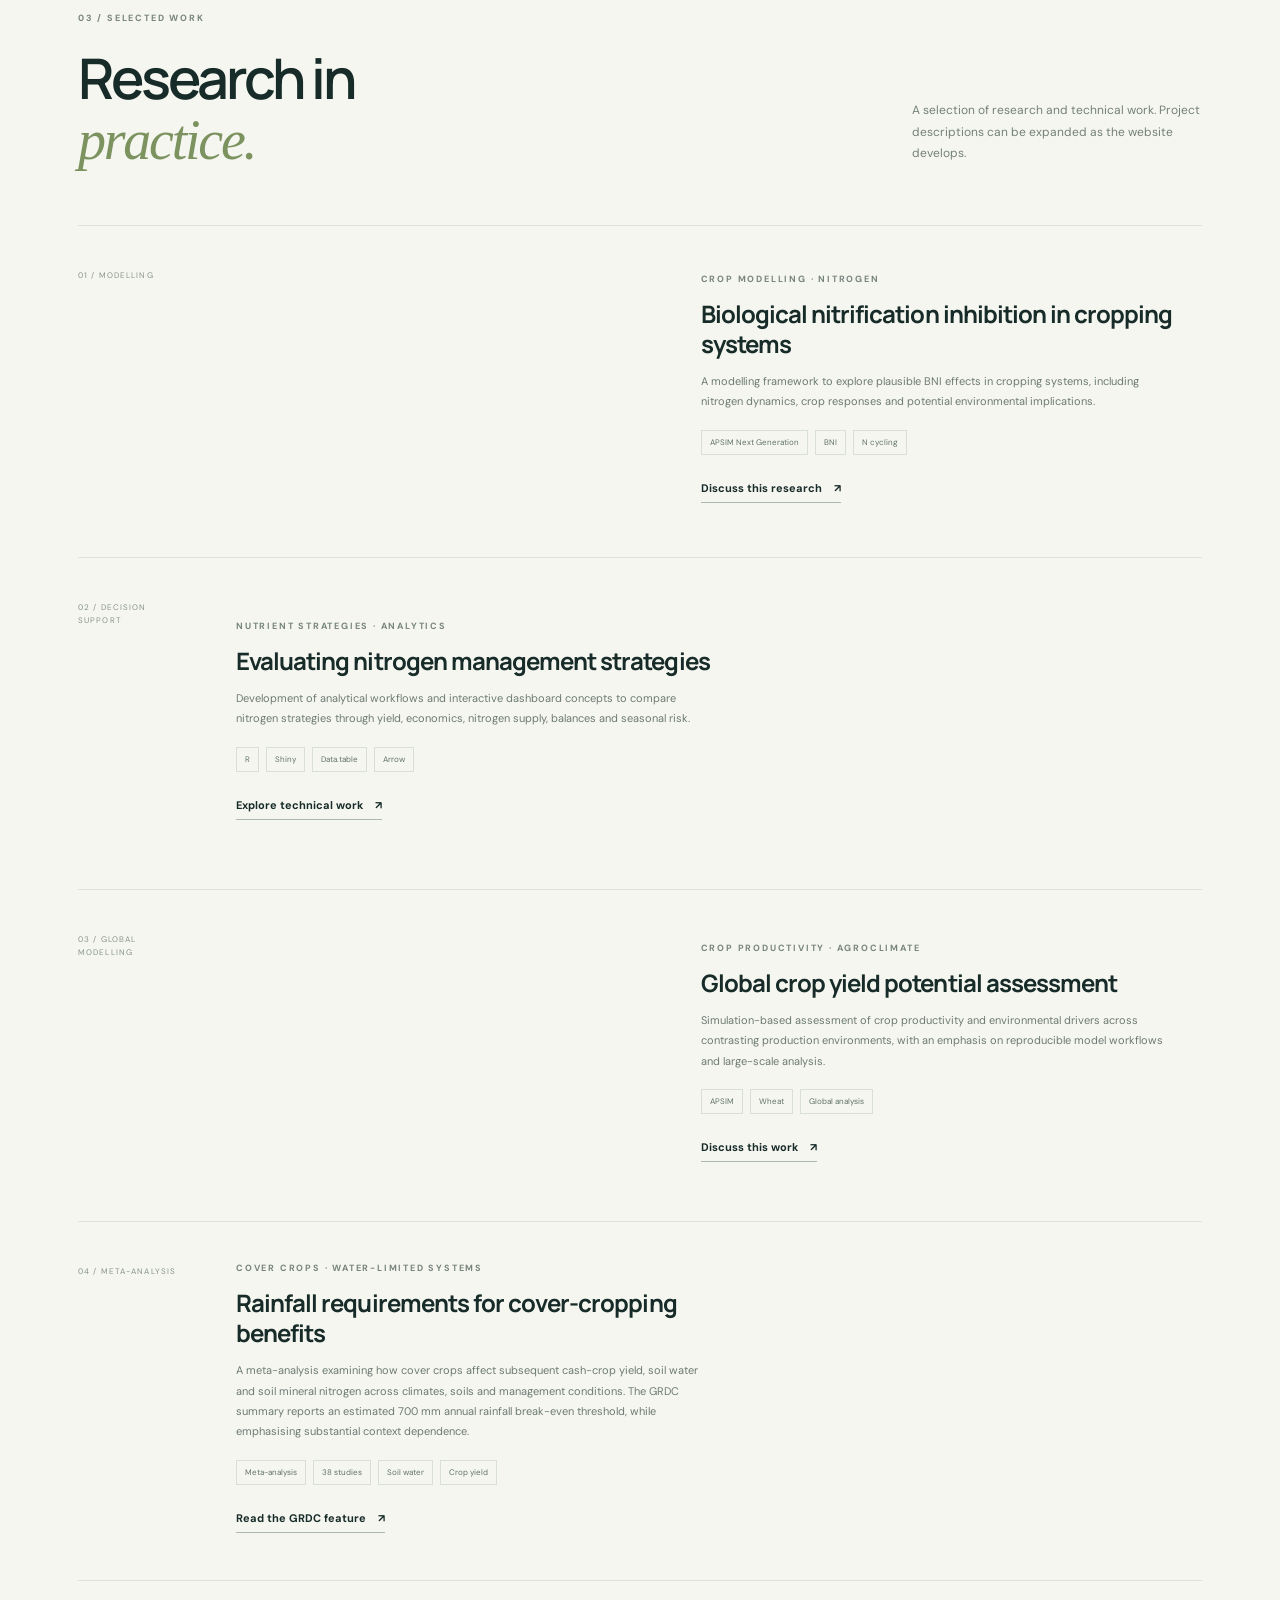
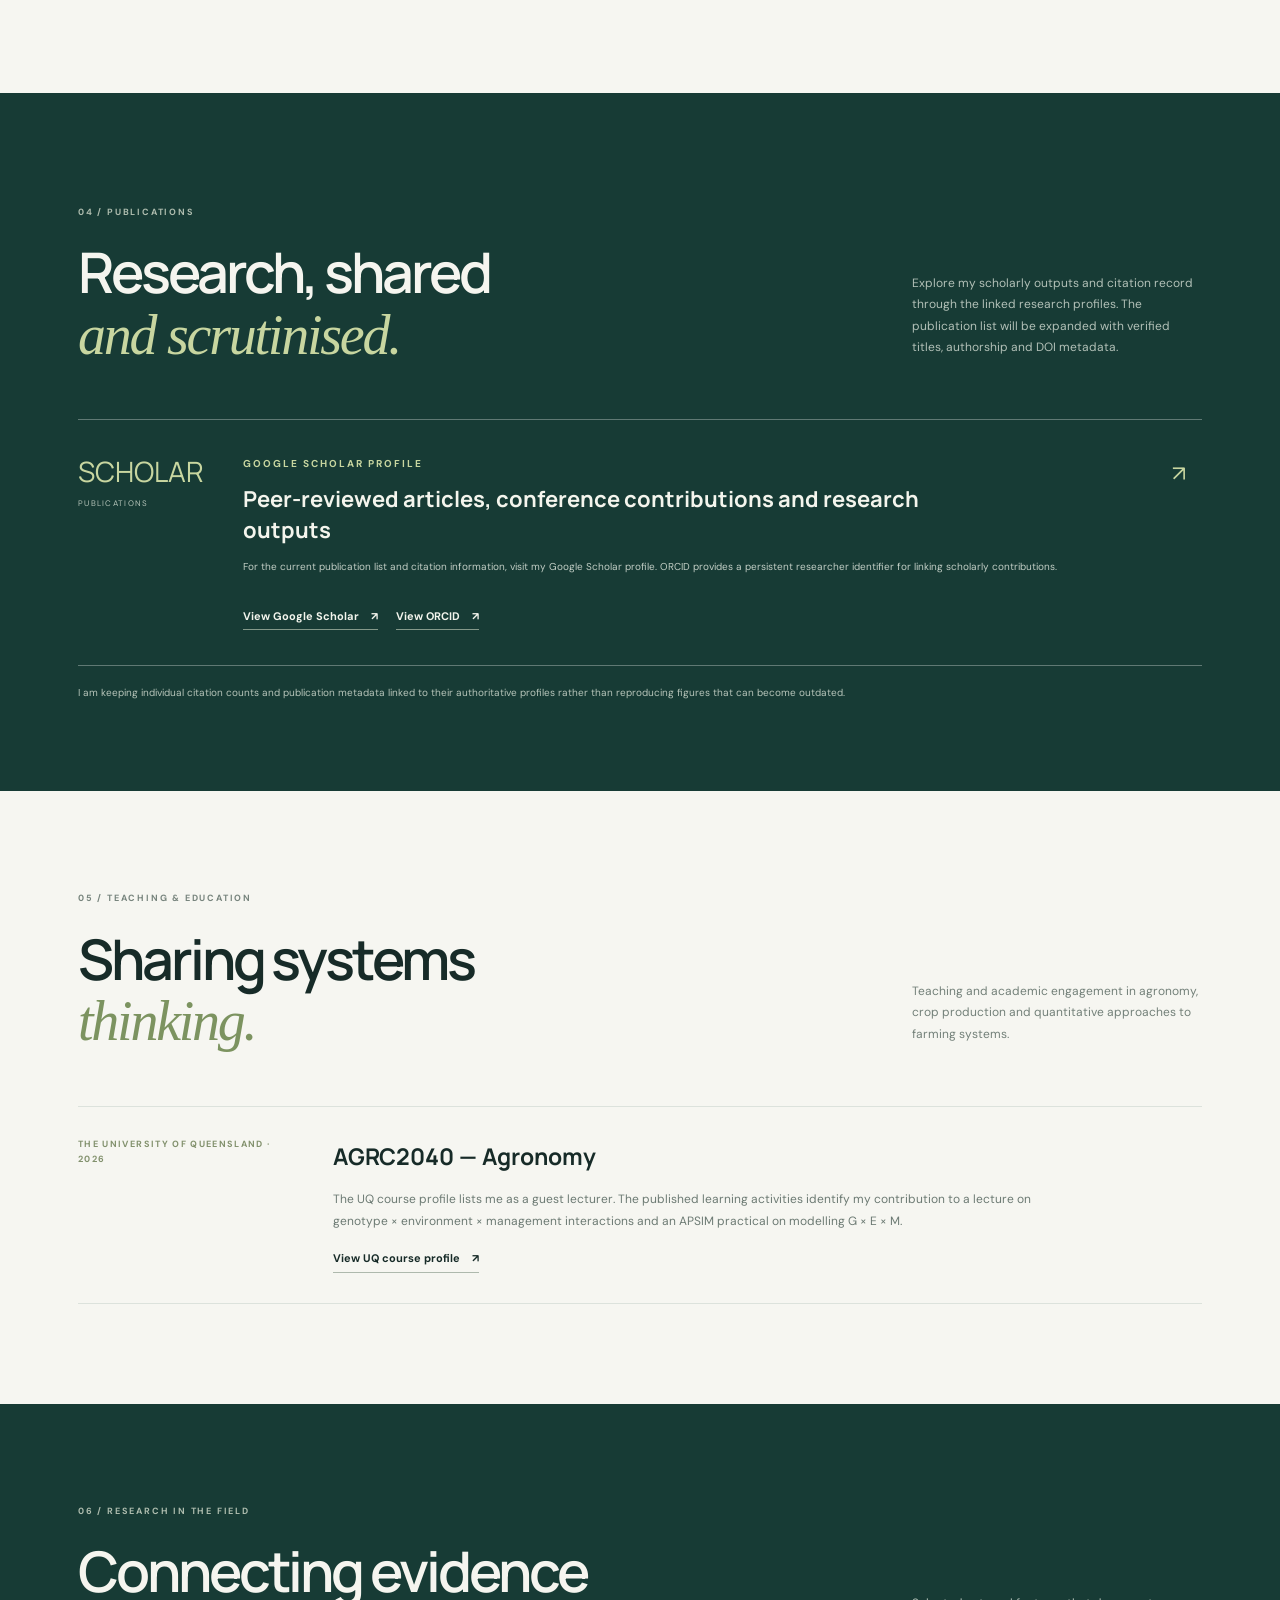
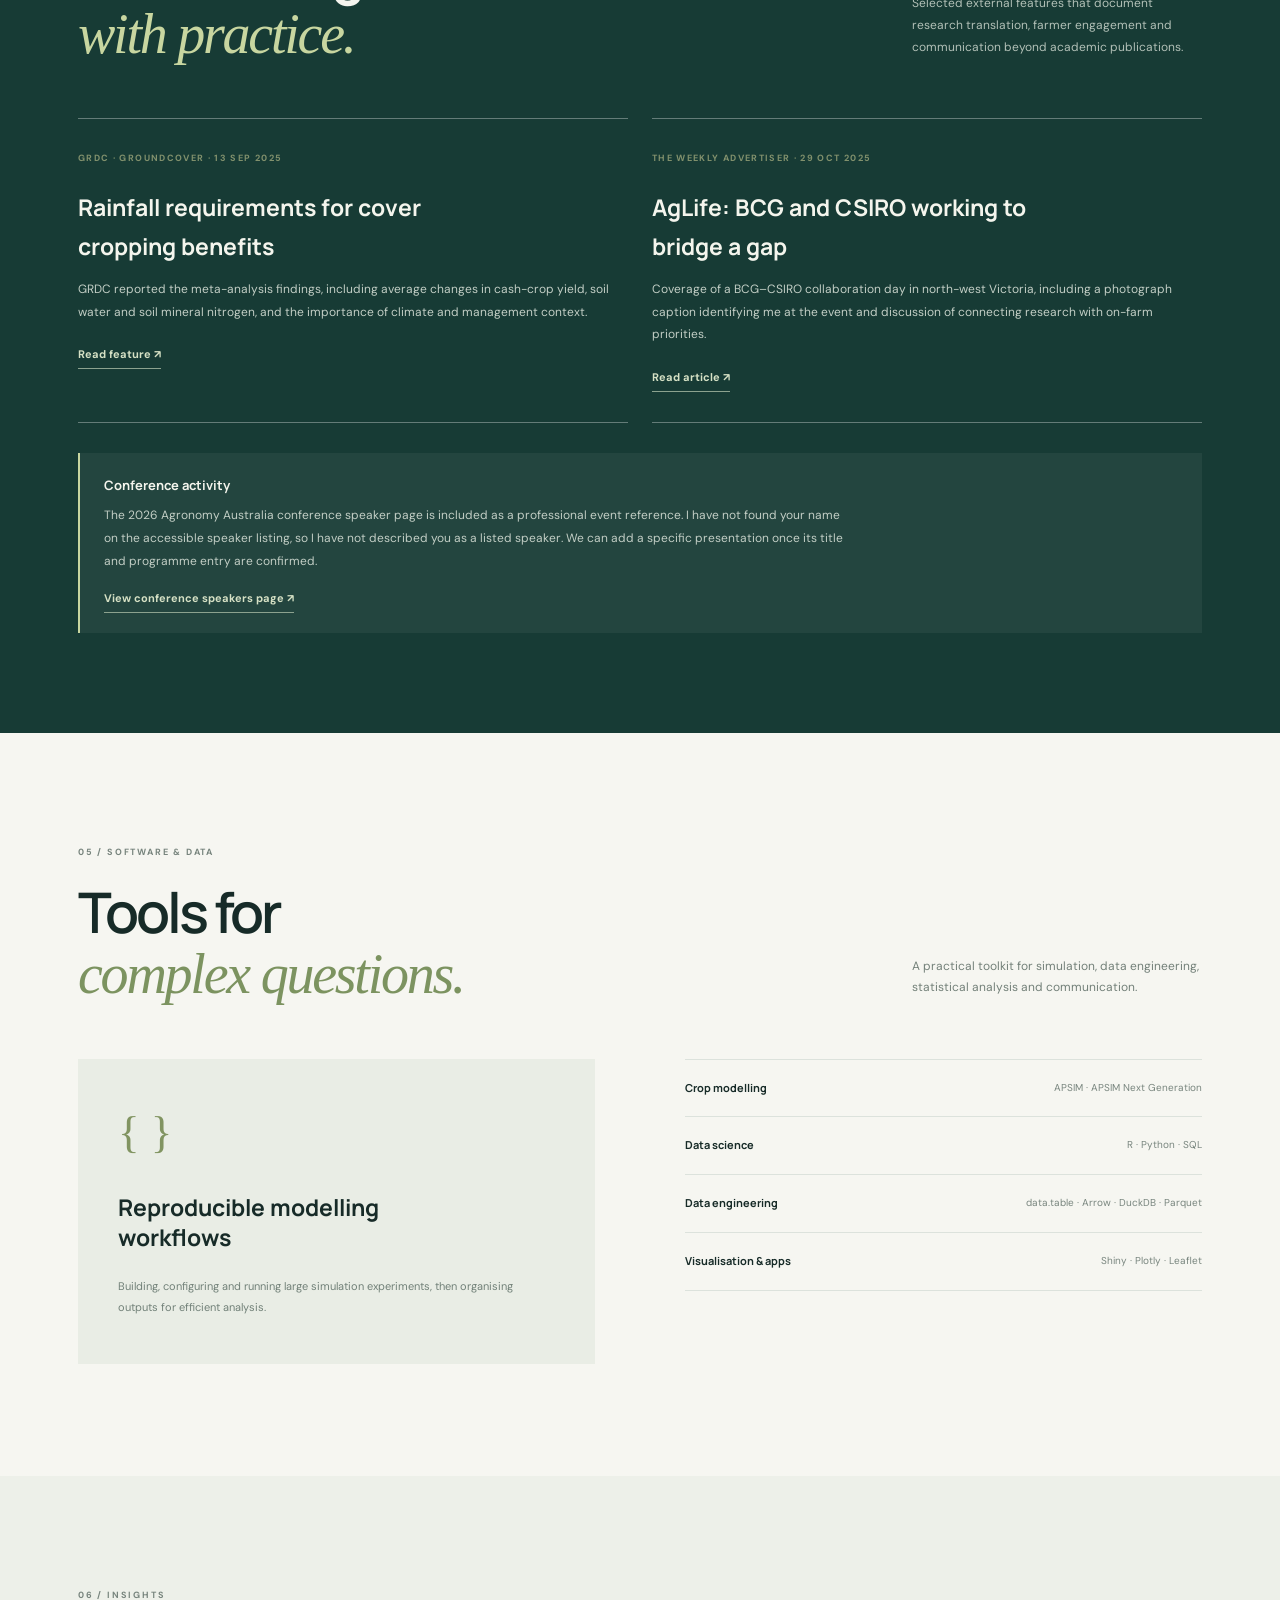
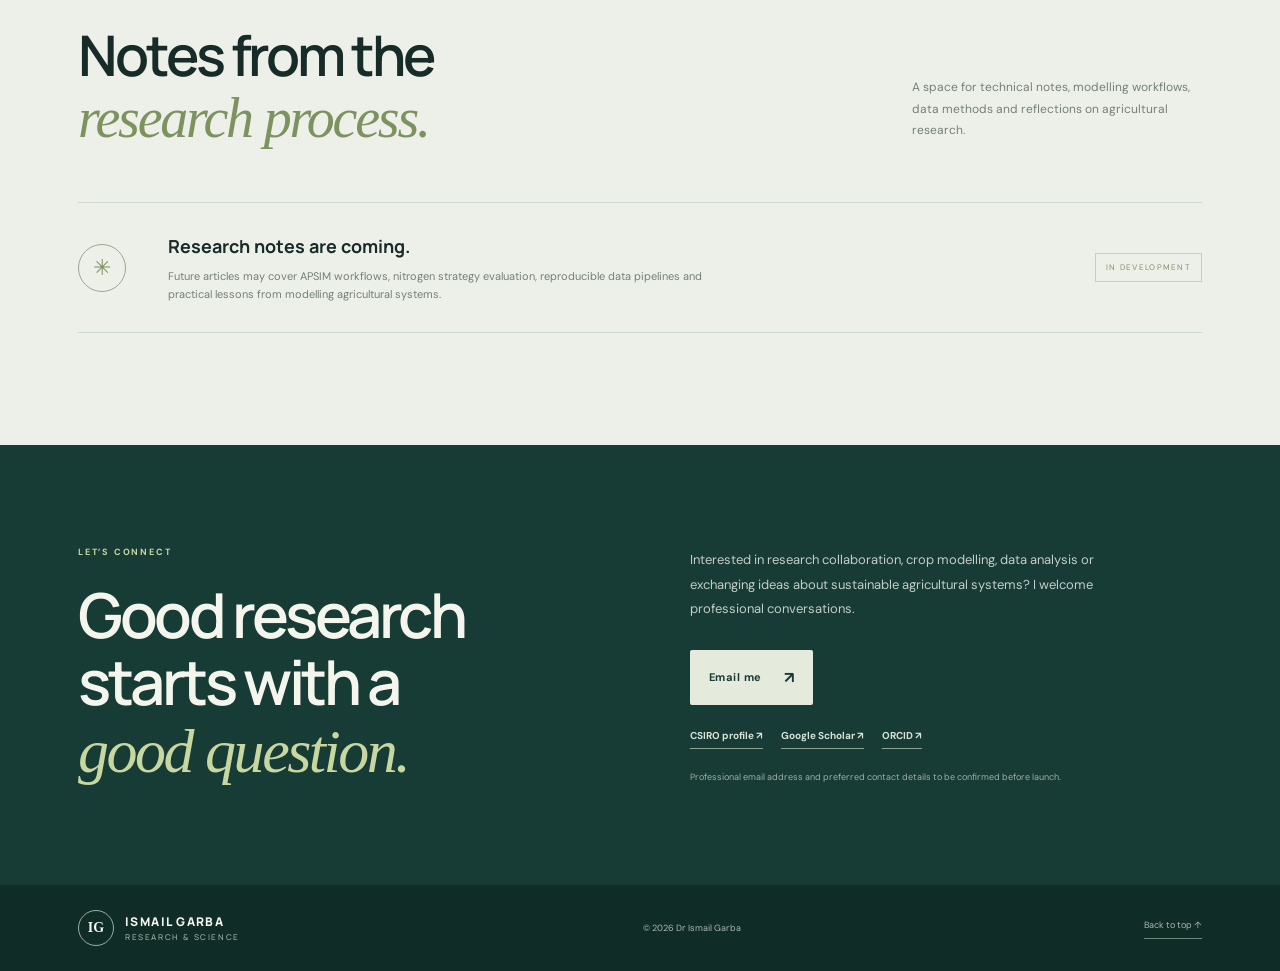
==== commit 07586552: "Add files via upload" ====
--- a/index.html
+++ b/index.html
@@ -3,7 +3,10 @@
 <head>
   <meta charset="utf-8" />
   <meta name="viewport" content="width=device-width, initial-scale=1" />
-  <meta name="description" content="Dr Ismail Garba — agricultural systems scientist working across crop modelling, nitrogen management, climate risk and data-driven agriculture." />
+  <meta name="description" content="Dr Ismail Ibrahim Garba is an agricultural systems scientist working across agronomy, crop modelling, environmental characterisation and data analytics." />
+  <meta property="og:title" content="Dr Ismail Garba | Agricultural Systems Scientist" />
+  <meta property="og:description" content="Research at the intersection of agronomy, crop modelling and data analytics." />
+  <meta property="og:type" content="website" />
   <meta name="theme-color" content="#173b35" />
   <title>Dr Ismail Garba | Agricultural Systems Science</title>
   <link rel="preconnect" href="https://fonts.googleapis.com">
@@ -12,24 +15,26 @@
   <link rel="stylesheet" href="styles.css" />
 </head>
 <body>
+  <a class="skip-link" href="#main-content">Skip to content</a>
   <div class="announcement"><span class="pulse"></span> Research · Modelling · Data · Sustainable agriculture</div>
   <header class="site-header">
     <a class="brand" href="#home" aria-label="Dr Ismail Garba home"><span class="brand-mark">IG</span><span>ISMAIL GARBA<span class="brand-sub">RESEARCH & SCIENCE</span></span></a>
     <button class="menu-toggle" aria-label="Open navigation" aria-expanded="false">☰</button>
     <nav class="nav" aria-label="Main navigation">
-      <a href="#about">About</a><a href="#research">Research</a><a href="#projects">Projects</a><a href="#publications">Publications</a><a href="#tools">Software & data</a><a href="#insights">Insights</a>
+      <a href="#about">About</a><a href="#research">Research</a><a href="#projects">Projects</a><a href="#publications">Publications</a><a href="#teaching">Teaching</a><a href="#engagement">Engagement</a><a href="#tools">Software & data</a>
       <a class="nav-contact" href="#contact">Get in touch <span>↗</span></a>
     </nav>
   </header>
 
-  <main>
+  <main id="main-content">
     <section class="hero section-wrap" id="home">
       <div class="hero-copy">
         <p class="eyebrow">AGRICULTURAL SYSTEMS SCIENTIST <span>·</span> AUSTRALIA</p>
         <h1>Better decisions for <em>more resilient</em> agricultural systems.</h1>
-        <p class="hero-lede">I’m Dr Ismail Garba. I use crop and farming systems modelling, data science and systems analysis to understand agricultural performance and support more productive, profitable and sustainable decisions.</p>
+        <p class="hero-lede">I’m Dr Ismail Ibrahim Garba, an agricultural systems scientist working at the intersection of agronomy, crop modelling and data analytics. I combine process-based models, experimental evidence and large-scale datasets to understand how farming systems perform across environments.</p>
         <div class="hero-actions"><a class="button button-dark" href="#projects">Explore my work <span>↗</span></a><a class="text-link" href="#about">More about me <span>↓</span></a></div>
-        <div class="hero-meta"><span><b>01</b> Crop & systems modelling</span><span><b>02</b> Nitrogen & sustainability</span><span><b>03</b> Data-driven decisions</span></div>
+        <div class="hero-meta"><span><b>01</b> Crop & farming systems modelling</span><span><b>02</b> G × E × M analysis</span><span><b>03</b> Agricultural data science</span></div>
+        <div class="profile-links"><a href="https://people.csiro.au/g/i/ismail-garba" target="_blank" rel="noopener">CSIRO profile ↗</a><a href="https://scholar.google.com/citations?user=pylRZsQAAAAJ&amp;hl=en" target="_blank" rel="noopener">Google Scholar ↗</a><a href="https://orcid.org/0000-0002-0009-4866" target="_blank" rel="noopener">ORCID ↗</a></div>
       </div>
       <div class="hero-visual">
         <div class="hero-image" role="img" aria-label="Aerial view of agricultural fields"></div>
@@ -43,7 +48,7 @@
 
     <section class="section-wrap section" id="about">
       <div class="section-heading"><div><p class="eyebrow">01 / ABOUT</p><h2>Science with a<br><em>systems perspective.</em></h2></div><p class="heading-aside">A researcher working at the intersection of agronomy, modelling and data.</p></div>
-      <div class="about-grid"><div class="about-photo"><div class="portrait-placeholder"><span>IG</span><small>PORTRAIT<br>IMAGE PLACEHOLDER</small></div><p class="photo-caption">A personal introduction to my research and work.</p></div><div class="about-copy"><p class="lead">I am an agricultural systems scientist and Research Scientist at CSIRO, working across crop modelling, farming systems analysis and data-driven approaches to agricultural research.</p><p>My work uses simulation models and quantitative methods to investigate how crops and farming systems respond to management, climate and environmental conditions. I am particularly interested in translating complex model outputs into evidence that can inform research, decision-making and sustainable agricultural practice.</p><p>Across research projects, I work with tools and workflows that connect process-based crop modelling, large datasets, statistical analysis and interactive decision-support applications.</p><div class="fact-row"><div><strong>CSIRO</strong><span>Research Scientist</span></div><div><strong>APSIM</strong><span>Crop systems modelling</span></div><div><strong>R · Python</strong><span>Data & analytical workflows</span></div></div><a class="text-link" href="#contact">Connect professionally <span>↗</span></a></div></div>
+      <div class="about-grid"><div class="about-photo"><div class="portrait-placeholder"><span>IG</span><small>PORTRAIT<br>IMAGE PLACEHOLDER</small></div><p class="photo-caption">A personal introduction to my research and work.</p></div><div class="about-copy"><p class="lead">I integrate agronomy, crop modelling and data analytics to understand how farming systems perform across environments.</p><p>My research examines genotype × environment × management interactions and how management, climate and environmental conditions shape crop productivity, resilience and resource-use efficiency. I develop analytical frameworks that combine process-based crop models such as APSIM with experimental data, climate information and digital agriculture datasets.</p><p>My work brings together biological science, data engineering and quantitative analysis to generate system-level insights for agricultural research and decision-making. My areas of expertise include farming systems modelling, environmental characterisation (envirotyping), data integration and large-scale analysis of agricultural datasets.</p><div class="credential-strip"><div><b>PhD, Agronomy &amp; Crop Science</b><span>The University of Queensland · 2023</span></div><div><b>MSc, Agronomy</b><span>Bayero University Kano · 2018</span></div><div><b>Bachelor of Agriculture (Hons)</b><span>Bayero University Kano · 2015</span></div></div><p class="source-note">Biography and qualifications: <a href="https://people.csiro.au/g/i/ismail-garba" target="_blank" rel="noopener">CSIRO professional profile ↗</a></p><div class="fact-row"><div><strong>CSIRO</strong><span>Farming systems research</span></div><div><strong>APSIM</strong><span>Crop & systems modelling</span></div><div><strong>R · Python</strong><span>Data & analytical workflows</span></div></div><a class="text-link" href="#contact">Connect professionally <span>↗</span></a></div></div>
     </section>
 
     <section class="research-section" id="research"><div class="section-wrap section"><div class="section-heading light"><div><p class="eyebrow">02 / RESEARCH</p><h2>Questions that<br><em>drive my work.</em></h2></div><p class="heading-aside">A connected set of research interests focused on agricultural performance, resilience and sustainability.</p></div>
@@ -60,12 +65,22 @@
         <article class="project-item"><div class="project-index">01 / MODELLING</div><div class="project-image project-bni" role="img" aria-label="Crop rows in a field"></div><div class="project-content"><p class="eyebrow">CROP MODELLING · NITROGEN</p><h3>Biological nitrification inhibition in cropping systems</h3><p>A modelling framework to explore plausible BNI effects in cropping systems, including nitrogen dynamics, crop responses and potential environmental implications.</p><div class="tag-row"><span>APSIM Next Generation</span><span>BNI</span><span>N cycling</span></div><a href="#contact" class="text-link">Discuss this research <span>↗</span></a></div></article>
         <article class="project-item reverse"><div class="project-index">02 / DECISION SUPPORT</div><div class="project-image project-data" role="img" aria-label="Agricultural data visualisation on a computer"></div><div class="project-content"><p class="eyebrow">NUTRIENT STRATEGIES · ANALYTICS</p><h3>Evaluating nitrogen management strategies</h3><p>Development of analytical workflows and interactive dashboard concepts to compare nitrogen strategies through yield, economics, nitrogen supply, balances and seasonal risk.</p><div class="tag-row"><span>R</span><span>Shiny</span><span>Data.table</span><span>Arrow</span></div><a href="#tools" class="text-link">Explore technical work <span>↗</span></a></div></article>
         <article class="project-item"><div class="project-index">03 / GLOBAL MODELLING</div><div class="project-image project-wheat" role="img" aria-label="Wheat field at golden hour"></div><div class="project-content"><p class="eyebrow">CROP PRODUCTIVITY · AGROCLIMATE</p><h3>Global crop yield potential assessment</h3><p>Simulation-based assessment of crop productivity and environmental drivers across contrasting production environments, with an emphasis on reproducible model workflows and large-scale analysis.</p><div class="tag-row"><span>APSIM</span><span>Wheat</span><span>Global analysis</span></div><a href="#contact" class="text-link">Discuss this work <span>↗</span></a></div></article>
+        <article class="project-item reverse"><div class="project-index">04 / META-ANALYSIS</div><div class="project-image project-cover" role="img" aria-label="Cover crop in an agricultural field"></div><div class="project-content"><p class="eyebrow">COVER CROPS · WATER-LIMITED SYSTEMS</p><h3>Rainfall requirements for cover-cropping benefits</h3><p>A meta-analysis examining how cover crops affect subsequent cash-crop yield, soil water and soil mineral nitrogen across climates, soils and management conditions. The GRDC summary reports an estimated 700 mm annual rainfall break-even threshold, while emphasising substantial context dependence.</p><div class="tag-row"><span>Meta-analysis</span><span>38 studies</span><span>Soil water</span><span>Crop yield</span></div><a href="https://groundcover.grdc.com.au/agronomy/water-resources/rainfall-requirements-for-cover-cropping-benefits" target="_blank" rel="noopener" class="text-link">Read the GRDC feature <span>↗</span></a></div></article>
       </div>
     </section>
 
-    <section class="publication-section" id="publications"><div class="section-wrap section"><div class="section-heading light"><div><p class="eyebrow">04 / PUBLICATIONS</p><h2>Research, shared<br><em>and scrutinised.</em></h2></div><p class="heading-aside">Peer-reviewed research and scientific outputs. This initial list is deliberately selective and will be expanded with verified bibliographic details.</p></div>
-      <div class="publication-feature"><div class="pub-year">2026<br><span>JOURNAL ARTICLE</span></div><div class="pub-main"><p class="eyebrow">ARTIFICIAL INTELLIGENCE IN AGRICULTURE</p><h3>Synthesizing crop modelling and deep learning for remote estimation of wheat biomass dynamics from multispectral and weather observations</h3><p>Q. Chen, Z. Chen, P. Hu, I. Garba, D. T. L. Smith, J. Fernandez, S. C. Chapman.</p><a href="https://www.sciencedirect.com/" target="_blank" rel="noreferrer" class="text-link">Find publication record <span>↗</span></a></div><div class="pub-arrow">↗</div></div>
-      <div class="publication-note">Publication metadata and DOI links should be checked and completed before launch. A full publications page can include filters by year, topic and output type.</div>
+    <section class="publication-section" id="publications"><div class="section-wrap section"><div class="section-heading light"><div><p class="eyebrow">04 / PUBLICATIONS</p><h2>Research, shared<br><em>and scrutinised.</em></h2></div><p class="heading-aside">Explore my scholarly outputs and citation record through the linked research profiles. The publication list will be expanded with verified titles, authorship and DOI metadata.</p></div>
+      <div class="publication-feature"><div class="pub-year">SCHOLAR<br><span>PUBLICATIONS</span></div><div class="pub-main"><p class="eyebrow">GOOGLE SCHOLAR PROFILE</p><h3>Peer-reviewed articles, conference contributions and research outputs</h3><p>For the current publication list and citation information, visit my Google Scholar profile. ORCID provides a persistent researcher identifier for linking scholarly contributions.</p><div class="pub-actions"><a href="https://scholar.google.com/citations?user=pylRZsQAAAAJ&amp;hl=en" target="_blank" rel="noopener" class="text-link">View Google Scholar <span>↗</span></a><a href="https://orcid.org/0000-0002-0009-4866" target="_blank" rel="noopener" class="text-link">View ORCID <span>↗</span></a></div></div><div class="pub-arrow">↗</div></div>
+      <div class="publication-note">I am keeping individual citation counts and publication metadata linked to their authoritative profiles rather than reproducing figures that can become outdated.</div>
+    </div></section>
+
+    <section class="section-wrap section evidence-section" id="teaching"><div class="section-heading"><div><p class="eyebrow">05 / TEACHING &amp; EDUCATION</p><h2>Sharing systems<br><em>thinking.</em></h2></div><p class="heading-aside">Teaching and academic engagement in agronomy, crop production and quantitative approaches to farming systems.</p></div>
+      <div class="evidence-card"><div class="evidence-label">THE UNIVERSITY OF QUEENSLAND · 2026</div><div><h3>AGRC2040 — Agronomy</h3><p>The UQ course profile lists me as a guest lecturer. The published learning activities identify my contribution to a lecture on genotype × environment × management interactions and an APSIM practical on modelling G × E × M.</p><a class="text-link" href="https://course-profiles.uq.edu.au/course-profiles/AGRC2040-21372-7620#course-overview" target="_blank" rel="noopener">View UQ course profile <span>↗</span></a></div></div>
+    </section>
+
+    <section class="engagement-section" id="engagement"><div class="section-wrap section"><div class="section-heading light"><div><p class="eyebrow">06 / RESEARCH IN THE FIELD</p><h2>Connecting evidence<br><em>with practice.</em></h2></div><p class="heading-aside">Selected external features that document research translation, farmer engagement and communication beyond academic publications.</p></div>
+      <div class="engagement-grid"><article class="engagement-card"><span class="engagement-type">GRDC · GROUNDCOVER · 13 SEP 2025</span><h3>Rainfall requirements for cover cropping benefits</h3><p>GRDC reported the meta-analysis findings, including average changes in cash-crop yield, soil water and soil mineral nitrogen, and the importance of climate and management context.</p><a href="https://groundcover.grdc.com.au/agronomy/water-resources/rainfall-requirements-for-cover-cropping-benefits" target="_blank" rel="noopener">Read feature ↗</a></article><article class="engagement-card"><span class="engagement-type">THE WEEKLY ADVERTISER · 29 OCT 2025</span><h3>AgLife: BCG and CSIRO working to bridge a gap</h3><p>Coverage of a BCG–CSIRO collaboration day in north-west Victoria, including a photograph caption identifying me at the event and discussion of connecting research with on-farm priorities.</p><a href="https://theweeklyadvertiser.com.au/articles/aglife-bcg-and-csiro-working-to-bridge-a-gap/" target="_blank" rel="noopener">Read article ↗</a></article></div>
+      <div class="conference-note"><b>Conference activity</b><p>The 2026 Agronomy Australia conference speaker page is included as a professional event reference. I have not found your name on the accessible speaker listing, so I have not described you as a listed speaker. We can add a specific presentation once its title and programme entry are confirmed.</p><a href="https://2026agronomy.eventsairsite.com/speakers" target="_blank" rel="noopener">View conference speakers page ↗</a></div>
     </div></section>
 
     <section class="section-wrap section" id="tools"><div class="section-heading"><div><p class="eyebrow">05 / SOFTWARE & DATA</p><h2>Tools for<br><em>complex questions.</em></h2></div><p class="heading-aside">A practical toolkit for simulation, data engineering, statistical analysis and communication.</p></div>
@@ -74,7 +89,7 @@
 
     <section class="insights-section" id="insights"><div class="section-wrap section"><div class="section-heading"><div><p class="eyebrow">06 / INSIGHTS</p><h2>Notes from the<br><em>research process.</em></h2></div><p class="heading-aside">A space for technical notes, modelling workflows, data methods and reflections on agricultural research.</p></div><div class="insight-empty"><div class="insight-mark">✳</div><div><h3>Research notes are coming.</h3><p>Future articles may cover APSIM workflows, nitrogen strategy evaluation, reproducible data pipelines and practical lessons from modelling agricultural systems.</p></div><span class="coming-soon">IN DEVELOPMENT</span></div></div></section>
 
-    <section class="contact-section" id="contact"><div class="section-wrap contact-grid"><div><p class="eyebrow">LET’S CONNECT</p><h2>Good research<br>starts with a<br><em>good question.</em></h2></div><div class="contact-copy"><p>Interested in research collaboration, crop modelling, data analysis or exchanging ideas about sustainable agricultural systems? I welcome professional conversations.</p><a class="button button-light" href="mailto:YOUR_EMAIL@example.com">Email me <span>↗</span></a><p class="contact-placeholder">Replace this placeholder with your preferred professional email and profile links before publishing.</p></div></div></section>
+    <section class="contact-section" id="contact"><div class="section-wrap contact-grid"><div><p class="eyebrow">LET’S CONNECT</p><h2>Good research<br>starts with a<br><em>good question.</em></h2></div><div class="contact-copy"><p>Interested in research collaboration, crop modelling, data analysis or exchanging ideas about sustainable agricultural systems? I welcome professional conversations.</p><a class="button button-light" href="https://people.csiro.au/g/i/ismail-garba" target="_blank" rel="noopener">Email me <span>↗</span></a><div class="contact-profiles"><a href="https://people.csiro.au/g/i/ismail-garba" target="_blank" rel="noopener">CSIRO profile ↗</a><a href="https://scholar.google.com/citations?user=pylRZsQAAAAJ&amp;hl=en" target="_blank" rel="noopener">Google Scholar ↗</a><a href="https://orcid.org/0000-0002-0009-4866" target="_blank" rel="noopener">ORCID ↗</a></div><p class="contact-placeholder">Professional email address and preferred contact details to be confirmed before launch.</p></div></div></section>
   </main>
   <footer class="footer"><div class="section-wrap footer-inner"><a class="brand footer-brand" href="#home"><span class="brand-mark">IG</span><span>ISMAIL GARBA<span class="brand-sub">RESEARCH & SCIENCE</span></span></a><span>© <span id="year"></span> Dr Ismail Garba</span><a href="#home" class="back-top">Back to top ↑</a></div></footer>
   <script src="script.js"></script>
--- a/styles.css
+++ b/styles.css
@@ -1,3 +1,7 @@
 :root{--ink:#172b28;--green:#173b35;--green2:#254f45;--lime:#c8d6a0;--paper:#f6f6f1;--white:#fff;--muted:#697873;--line:#dce2dc;--serif:Georgia,'Times New Roman',serif}*{box-sizing:border-box}html{scroll-behavior:smooth;scroll-padding-top:90px}body{margin:0;background:var(--paper);color:var(--ink);font-family:'DM Sans',sans-serif;font-size:15px;line-height:1.7}a{color:inherit;text-decoration:none}.announcement{height:31px;background:var(--green);color:#dce7dd;text-align:center;font-size:10px;letter-spacing:.16em;text-transform:uppercase;display:flex;align-items:center;justify-content:center;gap:9px}.pulse,.note-dot{width:6px;height:6px;border-radius:50%;background:#c8d6a0;display:inline-block}.site-header{height:83px;display:flex;align-items:center;justify-content:space-between;padding:0 max(calc((100vw - 1180px)/2),6vw);background:rgba(246,246,241,.96);position:sticky;top:0;z-index:10;border-bottom:1px solid rgba(23,43,40,.08);backdrop-filter:blur(12px)}.brand{display:flex;align-items:center;gap:11px;font-family:Manrope,sans-serif;font-weight:800;font-size:12px;letter-spacing:.12em;line-height:1.3}.brand-mark{width:36px;height:36px;border:1px solid var(--green);border-radius:50%;display:grid;place-items:center;font-family:var(--serif);font-size:14px;letter-spacing:0}.brand-sub{display:block;font-size:8px;font-weight:500;letter-spacing:.2em;color:var(--muted);margin-top:3px}.nav{display:flex;align-items:center;gap:26px;font-size:11px;font-weight:600}.nav a:not(.nav-contact){color:#52615c}.nav a:hover,.text-link:hover{color:#78914e}.nav-contact{border:1px solid var(--green);padding:10px 14px;border-radius:2px}.nav-contact span{margin-left:8px}.menu-toggle{display:none;background:none;border:0;font-size:23px;color:var(--green)}.section-wrap{max-width:1180px;margin:0 auto;padding-left:28px;padding-right:28px}.hero{min-height:660px;display:grid;grid-template-columns:1.08fr .92fr;align-items:center;position:relative;padding-top:60px;padding-bottom:100px}.hero-copy{max-width:620px;padding:20px 20px 20px 0}.eyebrow{font-size:9px;letter-spacing:.2em;font-weight:700;color:#77847d;margin:0 0 22px}.eyebrow span{color:#a3b478;padding:0 5px}.hero h1,.section-heading h2,.contact-section h2{font-family:Manrope,sans-serif;font-size:clamp(42px,5.2vw,69px);line-height:1.08;letter-spacing:-.055em;font-weight:600;margin:0 0 25px;max-width:650px}.hero h1 em,.section-heading h2 em,.contact-section h2 em{font-family:var(--serif);font-weight:400;color:#7c9360;letter-spacing:-.04em}.hero-lede{font-size:15px;line-height:1.9;color:#5d6c66;max-width:550px}.hero-actions{display:flex;align-items:center;gap:28px;margin-top:32px}.button{display:inline-flex;align-items:center;gap:22px;padding:14px 19px;font-size:11px;font-weight:700;letter-spacing:.04em;border-radius:2px}.button-dark{background:var(--green);color:white}.button-dark:hover{background:#2b594c}.button span{font-size:16px}.text-link{display:inline-flex;gap:12px;align-items:center;font-size:11px;font-weight:700;border-bottom:1px solid #aeb9ad;padding-bottom:4px}.hero-meta{display:flex;gap:25px;margin-top:55px;color:#7c8983;font-size:9px;letter-spacing:.04em}.hero-meta b{color:#9aab78;margin-right:7px}.hero-visual{height:480px;position:relative;margin-left:20px}.hero-image{height:100%;width:100%;background:linear-gradient(180deg,rgba(18,48,39,.04),rgba(18,48,39,.12)),url('https://images.unsplash.com/photo-1500382017468-9049fed747ef?auto=format&fit=crop&w=1200&q=85') center/cover;border-radius:48% 48% 3px 3px}.image-note{position:absolute;left:-52px;bottom:46px;background:white;padding:18px 22px;display:flex;align-items:center;gap:12px;box-shadow:0 12px 35px #172b2812;font-size:10px;line-height:1.5;color:#738079}.image-note b{color:var(--ink)}.vertical-label{position:absolute;right:-25px;top:35px;writing-mode:vertical-rl;font-size:8px;letter-spacing:.22em;color:#718078}.hero-bottom{position:absolute;bottom:30px;left:28px;right:28px;display:flex;align-items:center;gap:15px;font-size:8px;letter-spacing:.2em;color:#8c9891}.scroll-line{width:65px;height:1px;background:#b8c2b8}.hero-bottom span:last-child{margin-left:auto}.intro-band{background:#e9ede5;padding:62px 0}.intro-grid{display:grid;grid-template-columns:1fr 2fr 1fr;gap:35px;align-items:start}.intro-grid .eyebrow{margin-top:10px}.intro-statement{font-family:Manrope,sans-serif;font-size:25px;line-height:1.45;letter-spacing:-.03em;margin:0;font-weight:500}.intro-statement span{font-family:var(--serif);font-style:italic;color:#819461}.intro-small{font-size:11px;color:#697770;line-height:1.8;margin:5px 0}.section{padding-top:112px;padding-bottom:112px}.section-heading{display:flex;justify-content:space-between;align-items:end;margin-bottom:54px}.section-heading h2{font-size:clamp(38px,4.4vw,56px);margin:0}.heading-aside{max-width:290px;color:#738079;font-size:12px;line-height:1.8;margin:0 0 6px}.about-grid{display:grid;grid-template-columns:.85fr 1.15fr;gap:95px;align-items:center}.about-photo{max-width:390px}.portrait-placeholder{height:410px;background:linear-gradient(145deg,#dce4d7,#aab9a8);display:flex;flex-direction:column;align-items:center;justify-content:center;color:#466257;position:relative;overflow:hidden}.portrait-placeholder:before,.portrait-placeholder:after{content:'';position:absolute;border:1px solid #ffffff70;border-radius:50%;width:330px;height:330px}.portrait-placeholder:after{width:240px;height:240px}.portrait-placeholder span{font-family:var(--serif);font-size:90px;z-index:1}.portrait-placeholder small{font-size:8px;letter-spacing:.2em;text-align:center;z-index:1}.photo-caption{font-size:9px;color:#87938b;letter-spacing:.06em}.about-copy{max-width:590px}.about-copy p{font-size:13px;color:#68766f;line-height:1.95}.about-copy .lead{font-size:18px;line-height:1.65;color:#263c35;font-family:Manrope,sans-serif;font-weight:500}.fact-row{display:flex;gap:40px;border-top:1px solid var(--line);border-bottom:1px solid var(--line);padding:22px 0;margin:30px 0}.fact-row div{display:flex;flex-direction:column}.fact-row strong{font-family:Manrope,sans-serif;font-size:15px}.fact-row span{font-size:9px;color:#87928c}.research-section,.publication-section{background:var(--green);color:#f4f5ed}.light .eyebrow{color:#aebcae}.light h2{color:#f5f5ef}.light h2 em{color:#c8d6a0}.light .heading-aside{color:#b2c0b7}.research-grid{display:grid;grid-template-columns:repeat(4,1fr);border-top:1px solid #ffffff35;border-bottom:1px solid #ffffff35}.research-card{padding:27px 24px 28px 0;min-height:300px;border-right:1px solid #ffffff35;position:relative}.research-card:not(:first-child){padding-left:24px}.research-card:last-child{border-right:0}.card-number{font-size:9px;letter-spacing:.15em;color:#c8d6a0}.line-icon{font-size:28px;color:#c8d6a0;margin:27px 0 18px}.research-card h3{font-family:Manrope,sans-serif;font-size:19px;line-height:1.25;letter-spacing:-.03em;margin:0 0 14px}.research-card p{font-size:11px;color:#c0ccc3;line-height:1.8}.card-tag{font-size:8px;letter-spacing:.12em;text-transform:uppercase;color:#c8d6a0;display:block;margin-top:22px}.project-list{border-top:1px solid var(--line)}.project-item{display:grid;grid-template-columns:100px  .9fr 1.1fr;gap:38px;padding:34px 0 42px;border-bottom:1px solid var(--line);align-items:center}.project-index{font-size:8px;letter-spacing:.14em;color:#87948b;align-self:start;padding-top:9px}.project-image{height:255px;background-size:cover;background-position:center}.project-bni{background-image:url('https://images.unsplash.com/photo-1500382017468-9049fed747ef?auto=format&fit=crop&w=900&q=80')}.project-data{background-image:url('https://images.unsplash.com/photo-1551288049-bebda4e38f71?auto=format&fit=crop&w=900&q=80')}.project-wheat{background-image:url('https://images.unsplash.com/photo-1470252649378-9c29740c9fa8?auto=format&fit=crop&w=900&q=80')}.project-content{padding:5px 20px}.project-content .eyebrow{margin-bottom:12px}.project-content h3{font-family:Manrope,sans-serif;font-size:24px;line-height:1.25;letter-spacing:-.04em;margin:0 0 12px}.project-content>p:not(.eyebrow){font-size:11px;color:#6c7a73;line-height:1.85}.tag-row{display:flex;gap:7px;flex-wrap:wrap;margin:18px 0 20px}.tag-row span{font-size:8px;color:#60736a;border:1px solid #d7dfd6;padding:5px 8px}.project-item.reverse{grid-template-columns:100px 1.1fr .9fr}.project-item.reverse .project-image{order:3}.project-item.reverse .project-content{order:2}.project-item.reverse .project-index{order:1}.publication-section .section{padding-bottom:90px}.publication-feature{display:grid;grid-template-columns:130px 1fr 30px;gap:35px;padding:35px 0;border-top:1px solid #ffffff50;border-bottom:1px solid #ffffff50;align-items:start}.pub-year{font-family:Manrope,sans-serif;font-size:28px;color:#c8d6a0;line-height:1.2}.pub-year span{display:block;font-family:'DM Sans',sans-serif;font-size:8px;letter-spacing:.16em;color:#b5c4b9;margin-top:10px}.pub-main .eyebrow{color:#c8d6a0;margin-bottom:12px}.pub-main h3{font-family:Manrope,sans-serif;font-size:22px;line-height:1.4;max-width:760px;margin:0 0 12px}.pub-main p{font-size:10px;color:#c2cec5}.pub-main .text-link{color:#f3f5ed;border-color:#84998a;margin-top:12px}.pub-arrow{font-size:22px;color:#c8d6a0}.publication-note{font-size:10px;color:#b7c5ba;margin-top:18px}.tool-grid{display:grid;grid-template-columns:1fr 1fr;gap:90px}.tool-feature{background:#e9ede5;padding:35px 40px;min-height:260px}.tool-symbol{font-family:var(--serif);font-size:45px;color:#819461}.tool-feature h3{font-family:Manrope,sans-serif;font-size:23px;line-height:1.3;max-width:330px}.tool-feature p{font-size:11px;color:#718078;line-height:1.9}.tool-stack{border-top:1px solid var(--line)}.tool-stack div{display:flex;justify-content:space-between;gap:15px;padding:19px 0;border-bottom:1px solid var(--line);font-size:11px}.tool-stack b{font-family:Manrope,sans-serif}.tool-stack span{color:#78857e;text-align:right;font-size:10px}.insights-section{background:#edf0e9}.insight-empty{border-top:1px solid #cfd8cf;border-bottom:1px solid #cfd8cf;padding:28px 0;display:grid;grid-template-columns:70px 1fr auto;align-items:center;gap:20px}.insight-mark{width:48px;height:48px;border:1px solid #9aaa8b;border-radius:50%;display:grid;place-items:center;font-size:22px;color:#839567}.insight-empty h3{font-family:Manrope,sans-serif;font-size:18px;margin:0 0 5px}.insight-empty p{font-size:11px;color:#718078;max-width:580px;margin:0}.coming-soon{font-size:8px;letter-spacing:.16em;color:#819461;border:1px solid #c5d0bc;padding:7px 10px}.contact-section{background:#173b35;color:#f4f5ed;padding:90px 0}.contact-grid{display:grid;grid-template-columns:1fr 1fr;gap:100px;align-items:center}.contact-section .eyebrow{color:#c8d6a0}.contact-section h2{font-size:clamp(42px,5vw,62px);margin:0}.contact-section h2 em{color:#c8d6a0}.contact-copy p{color:#c2cec5;font-size:13px;line-height:1.9;max-width:430px}.button-light{background:#e4eadc;color:#173b35;margin-top:15px}.contact-placeholder{font-size:9px!important;color:#9fb1a5!important;margin-top:20px}.footer{background:#102c27;color:#c5d0c8;padding:25px 0}.footer-inner{display:flex;align-items:center;justify-content:space-between;font-size:9px;color:#aab8af}.footer-brand{color:#f4f5ed}.footer-brand .brand-mark{border-color:#9eb09f}.footer-brand .brand-sub{color:#9eafa4}.back-top{border-bottom:1px solid #6e8879;padding-bottom:4px}
 @media(max-width:900px){.nav{gap:14px;font-size:10px}.site-header{padding:0 24px}.hero{min-height:600px}.hero-meta{gap:12px;flex-wrap:wrap}.about-grid{gap:45px}.research-grid{grid-template-columns:repeat(2,1fr)}.research-card:nth-child(2){border-right:0}.research-card:nth-child(-n+2){border-bottom:1px solid #ffffff35}.research-card:nth-child(3){padding-left:0}.project-item,.project-item.reverse{grid-template-columns:70px  .9fr 1.1fr;gap:20px}.tool-grid{gap:35px}.contact-grid{gap:45px}}
 @media(max-width:680px){.announcement{font-size:8px;letter-spacing:.1em}.site-header{height:70px}.menu-toggle{display:block}.nav{display:none;position:absolute;top:70px;left:0;right:0;background:var(--paper);padding:20px 26px 25px;flex-direction:column;align-items:stretch;border-bottom:1px solid var(--line);box-shadow:0 12px 20px #172b2810}.nav.open{display:flex}.nav-contact{text-align:center}.hero{display:flex;flex-direction:column;align-items:stretch;padding-top:55px;padding-bottom:85px}.hero-copy{padding:0}.hero h1{font-size:47px}.hero-visual{height:340px;margin:45px 10px 0 35px}.image-note{left:-35px;bottom:25px}.hero-meta{margin-top:35px}.hero-bottom{bottom:25px}.intro-grid{grid-template-columns:1fr;gap:12px}.intro-statement{font-size:23px}.intro-small{max-width:400px}.section{padding-top:75px;padding-bottom:75px}.section-heading{display:block;margin-bottom:35px}.heading-aside{margin-top:20px}.about-grid{grid-template-columns:1fr;gap:30px}.about-photo{max-width:none}.portrait-placeholder{height:300px}.about-copy .lead{font-size:16px}.fact-row{gap:20px;flex-wrap:wrap}.research-grid{grid-template-columns:1fr}.research-card,.research-card:not(:first-child){padding:25px 5px;border-right:0;border-bottom:1px solid #ffffff35;min-height:0}.research-card:last-child{border-bottom:0}.line-icon{margin:15px 0 10px}.project-item,.project-item.reverse{display:grid;grid-template-columns:1fr;gap:14px;padding:25px 0}.project-index,.project-item.reverse .project-index{order:0;padding:0}.project-image,.project-item.reverse .project-image{order:1;height:210px}.project-content,.project-item.reverse .project-content{order:2;padding:0}.project-content h3{font-size:22px}.publication-feature{grid-template-columns:75px 1fr 18px;gap:15px}.pub-year{font-size:22px}.pub-main h3{font-size:18px}.tool-grid{grid-template-columns:1fr;gap:35px}.tool-feature{padding:28px}.tool-stack div{display:block}.tool-stack span{display:block;text-align:left;margin-top:4px}.insight-empty{grid-template-columns:50px 1fr}.coming-soon{grid-column:2;justify-self:start}.contact-grid{grid-template-columns:1fr;gap:25px}.contact-section{padding:70px 0}.footer-inner{gap:18px;flex-wrap:wrap}.footer-inner>span{order:3;width:100%}}
+
+/* Evidence-led portfolio additions */
+.skip-link{position:absolute;left:-9999px;top:8px;background:#fff;color:#173b35;padding:10px 14px;z-index:100}.skip-link:focus{left:12px}.profile-links,.pub-actions,.contact-profiles{display:flex;gap:18px;flex-wrap:wrap;margin-top:22px}.profile-links a,.contact-profiles a{font-size:10px;font-weight:700;color:#58715f;border-bottom:1px solid #b7c4b5;padding-bottom:4px}.credential-strip{display:grid;grid-template-columns:1fr;gap:12px;border-left:2px solid #c8d6a0;padding:5px 0 5px 18px;margin:25px 0}.credential-strip div{display:flex;flex-direction:column}.credential-strip b{font-family:Manrope,sans-serif;font-size:12px}.credential-strip span,.source-note{font-size:10px;color:#78857e}.source-note a{font-weight:700;border-bottom:1px solid #b7c4b5}.project-cover{background-image:url('https://images.unsplash.com/photo-1500382017468-9049fed747ef?auto=format&fit=crop&w=900&q=80')}.evidence-section{padding-top:100px;padding-bottom:100px}.evidence-card{display:grid;grid-template-columns:220px 1fr;gap:35px;padding:30px 0;border-top:1px solid var(--line);border-bottom:1px solid var(--line)}.evidence-label,.engagement-type{font-size:9px;letter-spacing:.15em;color:#82916d;font-weight:700}.evidence-card h3,.engagement-card h3{font-family:Manrope,sans-serif;font-size:23px;margin:0 0 12px}.evidence-card p,.engagement-card p,.conference-note p{font-size:12px;color:#6c7a73;line-height:1.9;max-width:750px}.engagement-section{background:#173b35;color:#f4f5ed}.engagement-section .section{padding-top:100px;padding-bottom:100px}.engagement-grid{display:grid;grid-template-columns:1fr 1fr;gap:24px}.engagement-card{border-top:1px solid #ffffff55;border-bottom:1px solid #ffffff55;padding:25px 0 30px}.engagement-card h3{margin-top:18px;max-width:420px}.engagement-card p{color:#c2cec5}.engagement-card a,.conference-note a{display:inline-block;margin-top:10px;color:#d6e1c5;font-size:11px;font-weight:700;border-bottom:1px solid #8ca28f;padding-bottom:4px}.conference-note{margin-top:30px;padding:20px 24px;background:#ffffff0d;border-left:2px solid #c8d6a0}.conference-note b{font-family:Manrope,sans-serif;font-size:13px}.conference-note p{margin:6px 0;color:#c2cec5}.pub-actions{margin-top:20px}.pub-actions .text-link{color:#f3f5ed;border-color:#84998a}.contact-profiles a{color:#d7e3d8;border-color:#8ca28f}.research-section .section{padding-bottom:100px}
+@media(max-width:680px){.evidence-card{grid-template-columns:1fr;gap:12px}.engagement-grid{grid-template-columns:1fr}.profile-links{gap:12px}.credential-strip{margin:20px 0}.engagement-section .section{padding-top:75px;padding-bottom:75px}}
